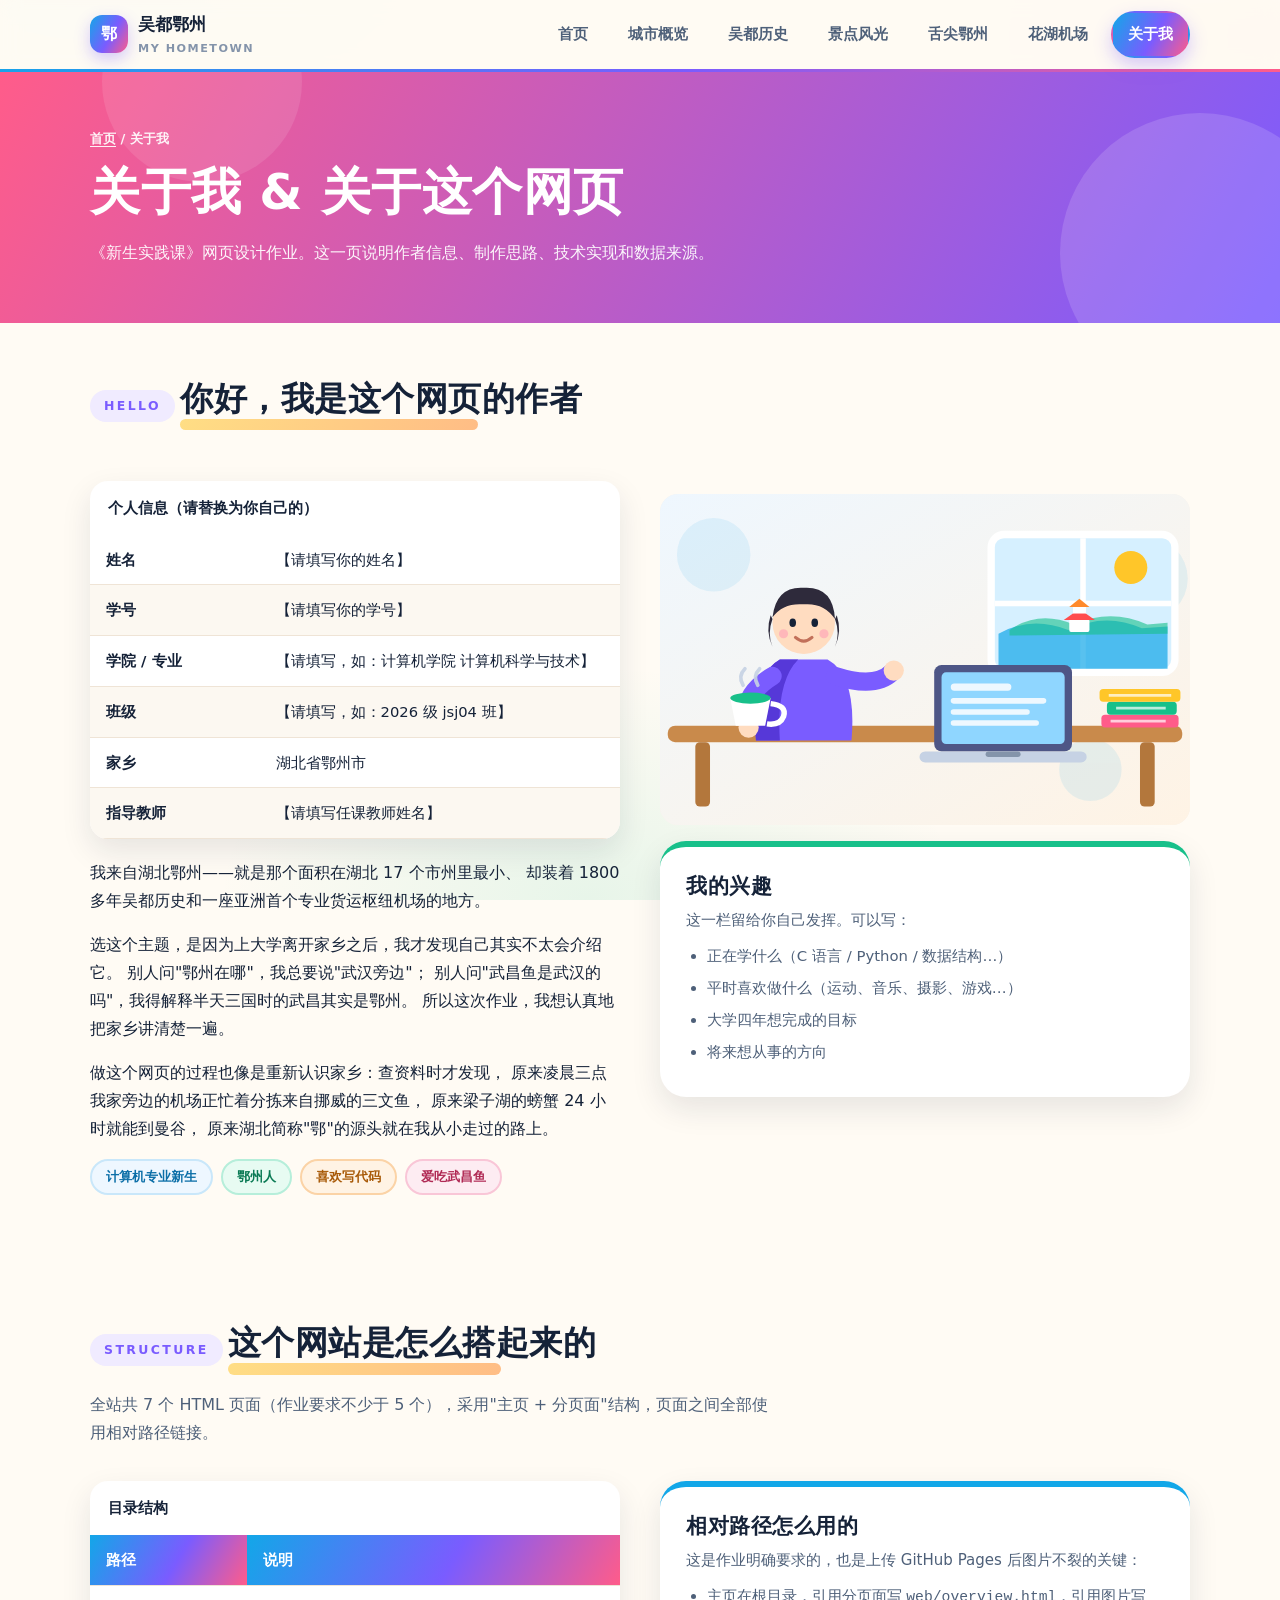
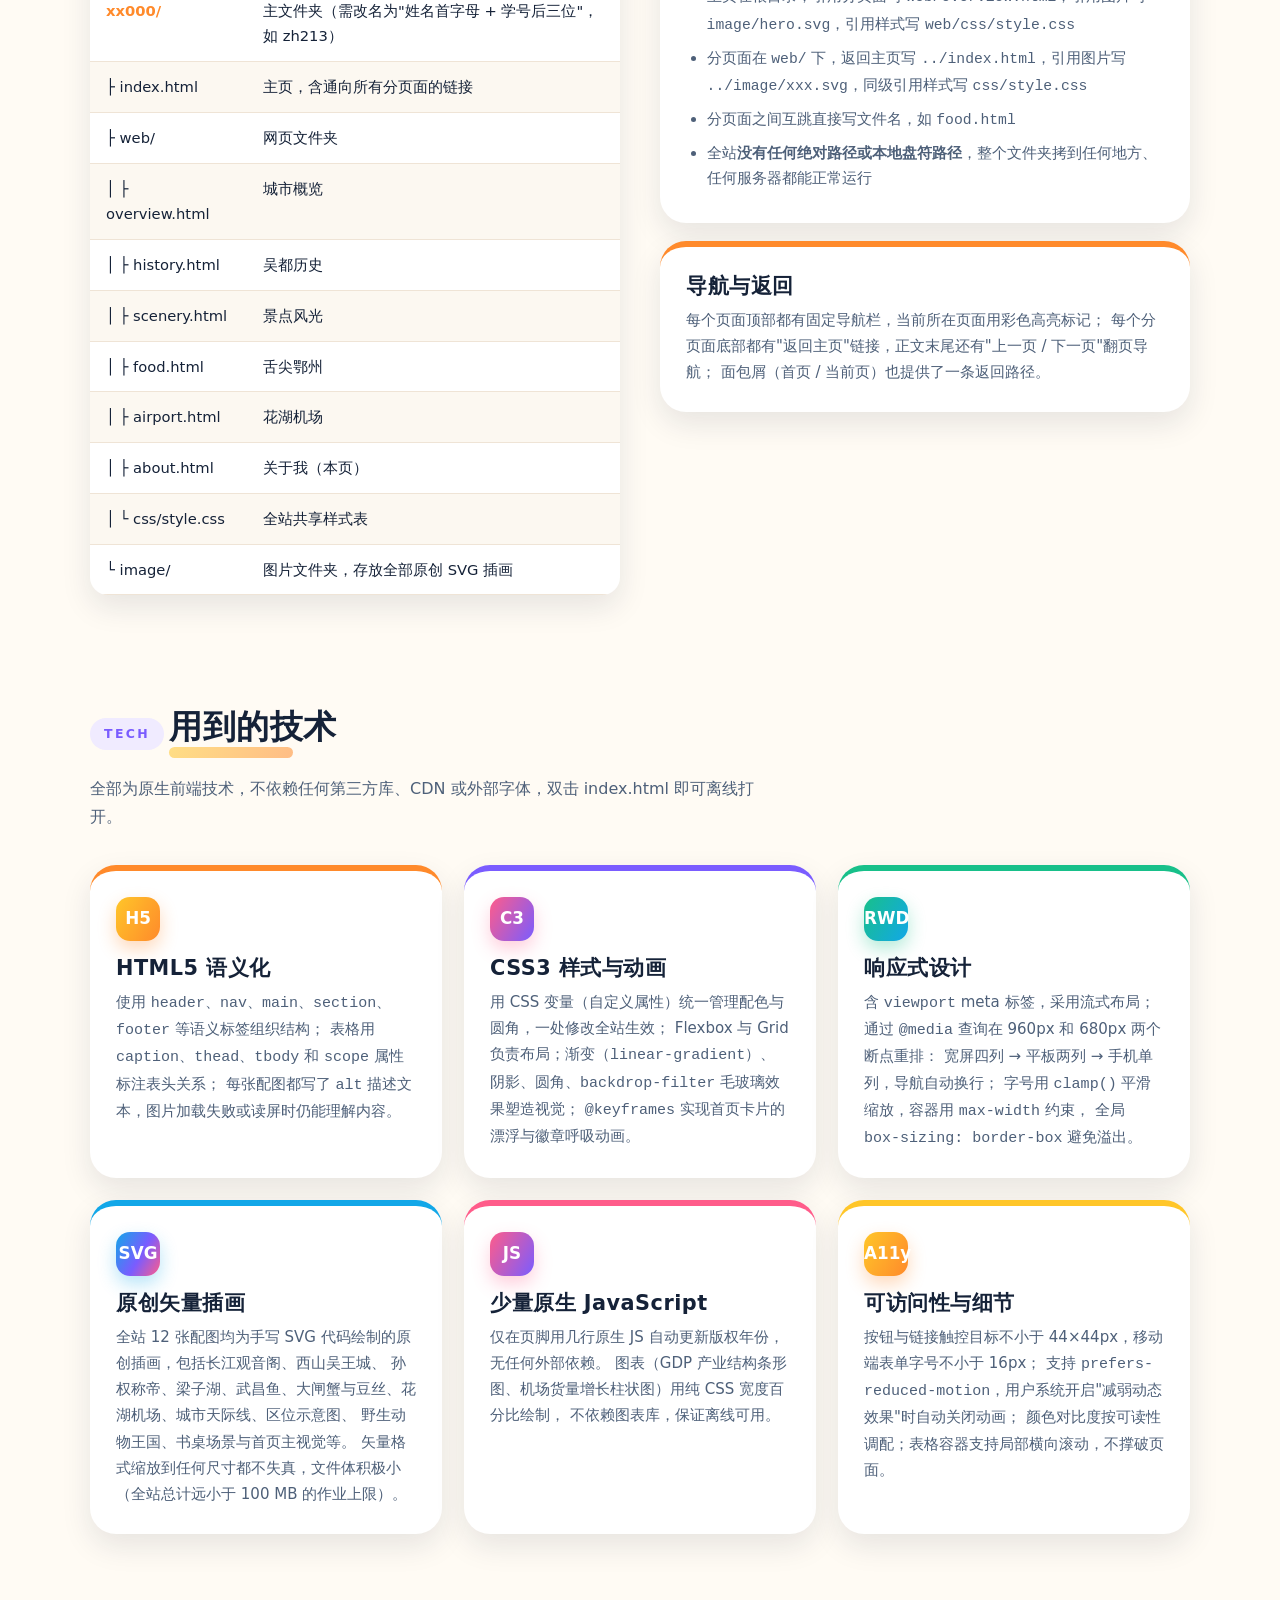
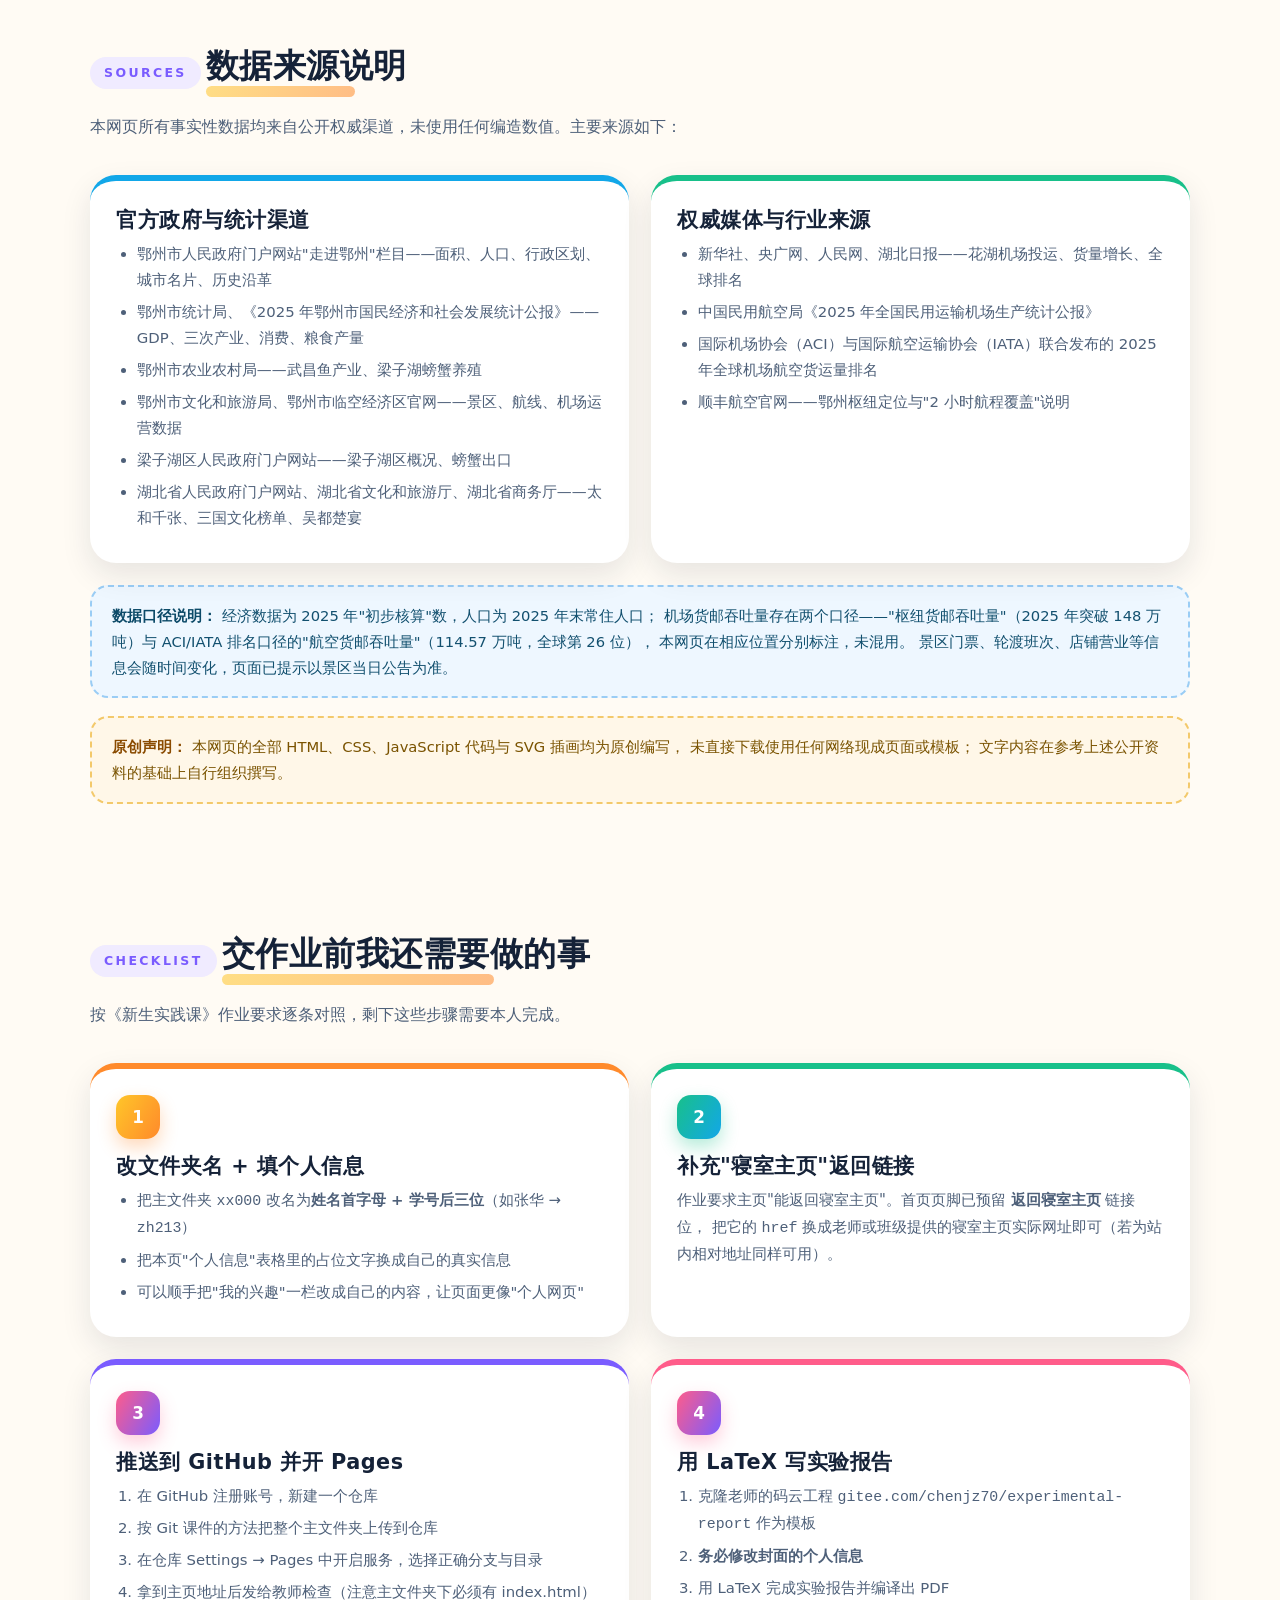
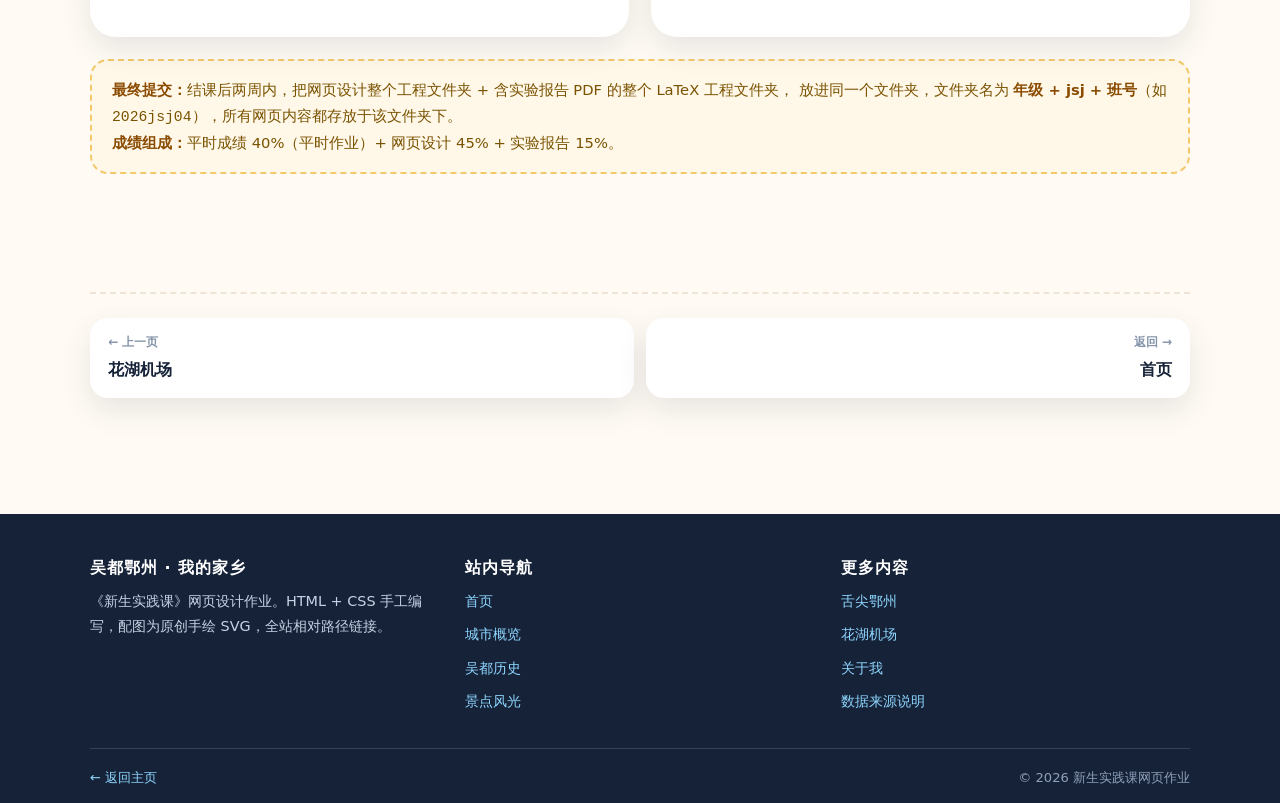
==== web/about.html @ 7d14874b "inita" ====
<!DOCTYPE html>
<html lang="zh-CN">
<head>
<meta charset="UTF-8">
<meta name="viewport" content="width=device-width, initial-scale=1">
<meta name="description" content="关于我：本网页作业的作者介绍、制作说明、技术实现与数据来源。">
<title>关于我 | 吴都鄂州 · 我的家乡</title>
<link rel="stylesheet" href="css/style.css">
</head>
<body>

<!-- SECTION: nav -->
<header class="nav">
  <div class="nav-in">
    <a class="brand" href="../index.html">
      <span class="brand-mark">鄂</span>
      <span class="brand-txt">吴都鄂州<span class="brand-sub">MY HOMETOWN</span></span>
    </a>
    <nav class="menu">
      <a href="../index.html">首页</a>
      <a href="overview.html">城市概览</a>
      <a href="history.html">吴都历史</a>
      <a href="scenery.html">景点风光</a>
      <a href="food.html">舌尖鄂州</a>
      <a href="airport.html">花湖机场</a>
      <a href="about.html" class="on">关于我</a>
    </nav>
  </div>
</header>

<main>

<!-- SECTION: page-head -->
<div class="page-head berry">
  <div class="wrap">
    <div class="crumb"><a href="../index.html">首页</a> / 关于我</div>
    <h1>关于我 &amp; 关于这个网页</h1>
    <p>《新生实践课》网页设计作业。这一页说明作者信息、制作思路、技术实现和数据来源。</p>
  </div>
</div>

<!-- SECTION: me -->
<section class="blk">
  <div class="wrap split">
    <div>
      <div class="blk-head">
        <span class="kicker">HELLO</span>
        <h2 class="tt">你好，我是这个网页的作者</h2>
      </div>

      <!-- ↓↓↓ 请替换为你的真实信息 ↓↓↓ -->
      <div class="tbl-wrap" style="margin-bottom:20px">
        <table>
          <caption>个人信息（请替换为你自己的）</caption>
          <tbody>
            <tr><th scope="row" style="width:32%">姓名</th><td>【请填写你的姓名】</td></tr>
            <tr><th scope="row">学号</th><td>【请填写你的学号】</td></tr>
            <tr><th scope="row">学院 / 专业</th><td>【请填写，如：计算机学院 计算机科学与技术】</td></tr>
            <tr><th scope="row">班级</th><td>【请填写，如：2026 级 jsj04 班】</td></tr>
            <tr><th scope="row">家乡</th><td>湖北省鄂州市</td></tr>
            <tr><th scope="row">指导教师</th><td>【请填写任课教师姓名】</td></tr>
          </tbody>
        </table>
      </div>
      <!-- ↑↑↑ 请替换为你的真实信息 ↑↑↑ -->

      <p>
        我来自湖北鄂州——就是那个面积在湖北 17 个市州里最小、
        却装着 1800 多年吴都历史和一座亚洲首个专业货运枢纽机场的地方。
      </p>
      <p>
        选这个主题，是因为上大学离开家乡之后，我才发现自己其实不太会介绍它。
        别人问"鄂州在哪"，我总要说"武汉旁边"；
        别人问"武昌鱼是武汉的吗"，我得解释半天三国时的武昌其实是鄂州。
        所以这次作业，我想认真地把家乡讲清楚一遍。
      </p>
      <p>
        做这个网页的过程也像是重新认识家乡：查资料时才发现，
        原来凌晨三点我家旁边的机场正忙着分拣来自挪威的三文鱼，
        原来梁子湖的螃蟹 24 小时就能到曼谷，
        原来湖北简称"鄂"的源头就在我从小走过的路上。
      </p>

      <ul class="tags">
        <li><span class="tag">计算机专业新生</span></li>
        <li><span class="tag g">鄂州人</span></li>
        <li><span class="tag o">喜欢写代码</span></li>
        <li><span class="tag p">爱吃武昌鱼</span></li>
      </ul>
    </div>
    <div>
      <div class="card-art"><img src="../image/about-me.svg" alt="关于我页面插画：书桌前使用笔记本电脑的学生，窗外是长江与观音阁"></div>
      <div class="card t-green">
        <h3>我的兴趣</h3>
        <p style="margin-bottom:10px">这一栏留给你自己发挥。可以写：</p>
        <ul style="color:var(--ink-2);font-size:.93rem;margin-bottom:0">
          <li>正在学什么（C 语言 / Python / 数据结构…）</li>
          <li>平时喜欢做什么（运动、音乐、摄影、游戏…）</li>
          <li>大学四年想完成的目标</li>
          <li>将来想从事的方向</li>
        </ul>
      </div>
    </div>
  </div>
</section>

<!-- SECTION: site structure -->
<section class="blk">
  <div class="wrap">
    <div class="blk-head">
      <span class="kicker">STRUCTURE</span>
      <h2 class="tt">这个网站是怎么搭起来的</h2>
      <p>全站共 7 个 HTML 页面（作业要求不少于 5 个），采用"主页 + 分页面"结构，页面之间全部使用相对路径链接。</p>
    </div>

    <div class="split" style="align-items:flex-start">
      <div>
        <div class="tbl-wrap">
          <table>
            <caption>目录结构</caption>
            <thead>
              <tr><th scope="col">路径</th><th scope="col">说明</th></tr>
            </thead>
            <tbody>
              <tr><td><b>xx000/</b></td><td>主文件夹（需改名为"姓名首字母 + 学号后三位"，如 zh213）</td></tr>
              <tr><td>├ index.html</td><td>主页，含通向所有分页面的链接</td></tr>
              <tr><td>├ web/</td><td>网页文件夹</td></tr>
              <tr><td>│ ├ overview.html</td><td>城市概览</td></tr>
              <tr><td>│ ├ history.html</td><td>吴都历史</td></tr>
              <tr><td>│ ├ scenery.html</td><td>景点风光</td></tr>
              <tr><td>│ ├ food.html</td><td>舌尖鄂州</td></tr>
              <tr><td>│ ├ airport.html</td><td>花湖机场</td></tr>
              <tr><td>│ ├ about.html</td><td>关于我（本页）</td></tr>
              <tr><td>│ └ css/style.css</td><td>全站共享样式表</td></tr>
              <tr><td>└ image/</td><td>图片文件夹，存放全部原创 SVG 插画</td></tr>
            </tbody>
          </table>
        </div>
      </div>

      <div>
        <div class="card t-blue" style="margin-bottom:18px">
          <h3>相对路径怎么用的</h3>
          <p style="margin-bottom:10px">这是作业明确要求的，也是上传 GitHub Pages 后图片不裂的关键：</p>
          <ul style="color:var(--ink-2);font-size:.92rem;margin-bottom:0">
            <li>主页在根目录，引用分页面写 <code>web/overview.html</code>，引用图片写 <code>image/hero.svg</code>，引用样式写 <code>web/css/style.css</code></li>
            <li>分页面在 <code>web/</code> 下，返回主页写 <code>../index.html</code>，引用图片写 <code>../image/xxx.svg</code>，同级引用样式写 <code>css/style.css</code></li>
            <li>分页面之间互跳直接写文件名，如 <code>food.html</code></li>
            <li>全站<strong>没有任何绝对路径或本地盘符路径</strong>，整个文件夹拷到任何地方、任何服务器都能正常运行</li>
          </ul>
        </div>
        <div class="card t-orange">
          <h3>导航与返回</h3>
          <p style="margin-bottom:0">
            每个页面顶部都有固定导航栏，当前所在页面用彩色高亮标记；
            每个分页面底部都有"返回主页"链接，正文末尾还有"上一页 / 下一页"翻页导航；
            面包屑（首页 / 当前页）也提供了一条返回路径。
          </p>
        </div>
      </div>
    </div>
  </div>
</section>

<!-- SECTION: tech -->
<section class="blk">
  <div class="wrap">
    <div class="blk-head">
      <span class="kicker">TECH</span>
      <h2 class="tt">用到的技术</h2>
      <p>全部为原生前端技术，不依赖任何第三方库、CDN 或外部字体，双击 index.html 即可离线打开。</p>
    </div>
    <div class="grid g3">
      <div class="card t-orange">
        <div class="dot o">H5</div>
        <h3>HTML5 语义化</h3>
        <p>
          使用 <code>header</code>、<code>nav</code>、<code>main</code>、<code>section</code>、<code>footer</code> 等语义标签组织结构；
          表格用 <code>caption</code>、<code>thead</code>、<code>tbody</code> 和 <code>scope</code> 属性标注表头关系；
          每张配图都写了 <code>alt</code> 描述文本，图片加载失败或读屏时仍能理解内容。
        </p>
      </div>
      <div class="card t-purple">
        <div class="dot p">C3</div>
        <h3>CSS3 样式与动画</h3>
        <p>
          用 CSS 变量（自定义属性）统一管理配色与圆角，一处修改全站生效；
          Flexbox 与 Grid 负责布局；渐变（<code>linear-gradient</code>）、
          阴影、圆角、<code>backdrop-filter</code> 毛玻璃效果塑造视觉；
          <code>@keyframes</code> 实现首页卡片的漂浮与徽章呼吸动画。
        </p>
      </div>
      <div class="card t-green">
        <div class="dot g">RWD</div>
        <h3>响应式设计</h3>
        <p>
          含 <code>viewport</code> meta 标签，采用流式布局；
          通过 <code>@media</code> 查询在 960px 和 680px 两个断点重排：
          宽屏四列 → 平板两列 → 手机单列，导航自动换行；
          字号用 <code>clamp()</code> 平滑缩放，容器用 <code>max-width</code> 约束，
          全局 <code>box-sizing: border-box</code> 避免溢出。
        </p>
      </div>
      <div class="card t-blue">
        <div class="dot">SVG</div>
        <h3>原创矢量插画</h3>
        <p>
          全站 12 张配图均为手写 SVG 代码绘制的原创插画，包括长江观音阁、西山吴王城、
          孙权称帝、梁子湖、武昌鱼、大闸蟹与豆丝、花湖机场、城市天际线、区位示意图、
          野生动物王国、书桌场景与首页主视觉等。
          矢量格式缩放到任何尺寸都不失真，文件体积极小（全站总计远小于 100 MB 的作业上限）。
        </p>
      </div>
      <div class="card t-pink">
        <div class="dot p">JS</div>
        <h3>少量原生 JavaScript</h3>
        <p>
          仅在页脚用几行原生 JS 自动更新版权年份，无任何外部依赖。
          图表（GDP 产业结构条形图、机场货量增长柱状图）用纯 CSS 宽度百分比绘制，
          不依赖图表库，保证离线可用。
        </p>
      </div>
      <div class="card t-yellow">
        <div class="dot o">A11y</div>
        <h3>可访问性与细节</h3>
        <p>
          按钮与链接触控目标不小于 44×44px，移动端表单字号不小于 16px；
          支持 <code>prefers-reduced-motion</code>，用户系统开启"减弱动态效果"时自动关闭动画；
          颜色对比度按可读性调配；表格容器支持局部横向滚动，不撑破页面。
        </p>
      </div>
    </div>
  </div>
</section>

<!-- SECTION: source -->
<section class="blk" id="source">
  <div class="wrap">
    <div class="blk-head">
      <span class="kicker">SOURCES</span>
      <h2 class="tt">数据来源说明</h2>
      <p>本网页所有事实性数据均来自公开权威渠道，未使用任何编造数值。主要来源如下：</p>
    </div>
    <div class="grid g2">
      <div class="card t-blue">
        <h3>官方政府与统计渠道</h3>
        <ul style="color:var(--ink-2);font-size:.93rem;margin-bottom:0">
          <li>鄂州市人民政府门户网站"走进鄂州"栏目——面积、人口、行政区划、城市名片、历史沿革</li>
          <li>鄂州市统计局、《2025 年鄂州市国民经济和社会发展统计公报》——GDP、三次产业、消费、粮食产量</li>
          <li>鄂州市农业农村局——武昌鱼产业、梁子湖螃蟹养殖</li>
          <li>鄂州市文化和旅游局、鄂州市临空经济区官网——景区、航线、机场运营数据</li>
          <li>梁子湖区人民政府门户网站——梁子湖区概况、螃蟹出口</li>
          <li>湖北省人民政府门户网站、湖北省文化和旅游厅、湖北省商务厅——太和千张、三国文化榜单、吴都楚宴</li>
        </ul>
      </div>
      <div class="card t-green">
        <h3>权威媒体与行业来源</h3>
        <ul style="color:var(--ink-2);font-size:.93rem;margin-bottom:0">
          <li>新华社、央广网、人民网、湖北日报——花湖机场投运、货量增长、全球排名</li>
          <li>中国民用航空局《2025 年全国民用运输机场生产统计公报》</li>
          <li>国际机场协会（ACI）与国际航空运输协会（IATA）联合发布的 2025 年全球机场航空货运量排名</li>
          <li>顺丰航空官网——鄂州枢纽定位与"2 小时航程覆盖"说明</li>
        </ul>
      </div>
    </div>

    <div class="note tip" style="margin-top:22px">
      <strong>数据口径说明：</strong>
      经济数据为 2025 年"初步核算"数，人口为 2025 年末常住人口；
      机场货邮吞吐量存在两个口径——"枢纽货邮吞吐量"（2025 年突破 148 万吨）与
      ACI/IATA 排名口径的"航空货邮吞吐量"（114.57 万吨，全球第 26 位），
      本网页在相应位置分别标注，未混用。
      景区门票、轮渡班次、店铺营业等信息会随时间变化，页面已提示以景区当日公告为准。
    </div>

    <div class="note">
      <strong>原创声明：</strong>
      本网页的全部 HTML、CSS、JavaScript 代码与 SVG 插画均为原创编写，
      未直接下载使用任何网络现成页面或模板；
      文字内容在参考上述公开资料的基础上自行组织撰写。
    </div>
  </div>
</section>

<!-- SECTION: todo -->
<section class="blk">
  <div class="wrap">
    <div class="blk-head">
      <span class="kicker">CHECKLIST</span>
      <h2 class="tt">交作业前我还需要做的事</h2>
      <p>按《新生实践课》作业要求逐条对照，剩下这些步骤需要本人完成。</p>
    </div>
    <div class="grid g2">
      <div class="card t-orange">
        <div class="dot o">1</div>
        <h3>改文件夹名 + 填个人信息</h3>
        <ul style="color:var(--ink-2);font-size:.93rem;margin-bottom:0">
          <li>把主文件夹 <code>xx000</code> 改名为<strong>姓名首字母 + 学号后三位</strong>（如张华 → <code>zh213</code>）</li>
          <li>把本页"个人信息"表格里的占位文字换成自己的真实信息</li>
          <li>可以顺手把"我的兴趣"一栏改成自己的内容，让页面更像"个人网页"</li>
        </ul>
      </div>
      <div class="card t-green">
        <div class="dot g">2</div>
        <h3>补充"寝室主页"返回链接</h3>
        <p style="margin-bottom:0">
          作业要求主页"能返回寝室主页"。首页页脚已预留 <strong>返回寝室主页</strong> 链接位，
          把它的 <code>href</code> 换成老师或班级提供的寝室主页实际网址即可（若为站内相对地址同样可用）。
        </p>
      </div>
      <div class="card t-purple">
        <div class="dot p">3</div>
        <h3>推送到 GitHub 并开 Pages</h3>
        <ol style="color:var(--ink-2);font-size:.93rem;margin-bottom:0">
          <li>在 GitHub 注册账号，新建一个仓库</li>
          <li>按 Git 课件的方法把整个主文件夹上传到仓库</li>
          <li>在仓库 Settings → Pages 中开启服务，选择正确分支与目录</li>
          <li>拿到主页地址后发给教师检查（注意主文件夹下必须有 index.html）</li>
        </ol>
      </div>
      <div class="card t-pink">
        <div class="dot p">4</div>
        <h3>用 LaTeX 写实验报告</h3>
        <ol style="color:var(--ink-2);font-size:.93rem;margin-bottom:0">
          <li>克隆老师的码云工程 <code>gitee.com/chenjz70/experimental-report</code> 作为模板</li>
          <li><strong>务必修改封面的个人信息</strong></li>
          <li>用 LaTeX 完成实验报告并编译出 PDF</li>
        </ol>
      </div>
    </div>
    <div class="note" style="margin-top:22px">
      <strong>最终提交：</strong>结课后两周内，把网页设计整个工程文件夹 + 含实验报告 PDF 的整个 LaTeX 工程文件夹，
      放进同一个文件夹，文件夹名为 <strong>年级 + jsj + 班号</strong>（如 <code>2026jsj04</code>），所有网页内容都存放于该文件夹下。<br>
      <strong>成绩组成：</strong>平时成绩 40%（平时作业）+ 网页设计 45% + 实验报告 15%。
    </div>
  </div>
</section>

<!-- SECTION: pager -->
<section class="blk" style="padding-top:0">
  <div class="wrap">
    <div class="pager">
      <a href="airport.html"><span>← 上一页</span>花湖机场</a>
      <a class="next" href="../index.html"><span>返回 →</span>首页</a>
    </div>
  </div>
</section>

</main>

<!-- SECTION: footer -->
<footer class="foot">
  <div class="wrap">
    <div class="foot-grid">
      <div>
        <h4>吴都鄂州 · 我的家乡</h4>
        <p style="font-size:.9rem;margin:0">《新生实践课》网页设计作业。HTML + CSS 手工编写，配图为原创手绘 SVG，全站相对路径链接。</p>
      </div>
      <div>
        <h4>站内导航</h4>
        <ul>
          <li><a href="../index.html">首页</a></li>
          <li><a href="overview.html">城市概览</a></li>
          <li><a href="history.html">吴都历史</a></li>
          <li><a href="scenery.html">景点风光</a></li>
        </ul>
      </div>
      <div>
        <h4>更多内容</h4>
        <ul>
          <li><a href="food.html">舌尖鄂州</a></li>
          <li><a href="airport.html">花湖机场</a></li>
          <li><a href="about.html">关于我</a></li>
          <li><a href="about.html#source">数据来源说明</a></li>
        </ul>
      </div>
    </div>
    <div class="foot-bottom">
      <span><a href="../index.html">← 返回主页</a></span>
      <span id="copy-year">© 2026 新生实践课网页作业</span>
    </div>
  </div>
</footer>

<script>
/* SECTION: script */
(function () {
  var el = document.getElementById('copy-year');
  if (el) { el.textContent = '© ' + new Date().getFullYear() + ' 新生实践课网页作业'; }
})();
</script>

</body>
</html>
---- web/css/style.css ----
/* ============================================================
   吴都鄂州 · 个人主页工程 共享样式表
   风格：活泼多彩（高饱和撞色 + 圆角卡片 + 渐变装饰）
   SECTION: tokens  —— 颜色 / 字号 / 圆角等设计变量
   SECTION: base    —— 全局重置与排版
   SECTION: nav     —— 顶部导航
   SECTION: hero    —— 首屏
   SECTION: layout  —— 通用区块与栅格
   SECTION: cards   —— 卡片体系
   SECTION: comp    —— 数据条 / 时间轴 / 表格 / 标签
   SECTION: footer  —— 页脚
   SECTION: rwd     —— 响应式
   ============================================================ */

/* SECTION: tokens */
:root{
  --c-blue:#12A7E8;      /* 长江水蓝 */
  --c-green:#18C08A;     /* 梁子湖绿 */
  --c-orange:#FF8A2B;    /* 吴都金橙 */
  --c-pink:#FF5C8A;      /* 樱花粉 */
  --c-purple:#7A5CFF;    /* 航空紫 */
  --c-yellow:#FFC629;    /* 豆丝黄 */
  --c-red:#FF4D4D;

  --ink:#152238;         /* 主文字 */
  --ink-2:#4E6079;       /* 次文字 */
  --ink-3:#8494AA;       /* 弱文字 */
  --paper:#FFFBF4;       /* 页面底 */
  --white:#FFFFFF;
  --line:#EFE4D6;

  --r-lg:26px;
  --r-md:18px;
  --r-sm:12px;

  --shadow:0 12px 30px rgba(21,34,56,.10);
  --shadow-hover:0 20px 44px rgba(21,34,56,.16);

  --wrap:1160px;

  --grad-sky:linear-gradient(120deg,#12A7E8 0%,#7A5CFF 55%,#FF5C8A 100%);
  --grad-sun:linear-gradient(120deg,#FFC629 0%,#FF8A2B 100%);
  --grad-lake:linear-gradient(120deg,#18C08A 0%,#12A7E8 100%);
}

/* SECTION: base */
*,*::before,*::after{box-sizing:border-box;}

html{-webkit-text-size-adjust:100%;}

body{
  margin:0;
  font-family:"PingFang SC","Microsoft YaHei","Hiragino Sans GB","Source Han Sans SC",system-ui,-apple-system,sans-serif;
  font-size:16px;
  line-height:1.75;
  color:var(--ink);
  background:var(--paper);
  /* 活泼底色：极淡的彩色光斑 */
  background-image:
    radial-gradient(760px 420px at 8% -6%,rgba(18,167,232,.13),transparent 62%),
    radial-gradient(680px 400px at 100% 4%,rgba(255,92,138,.12),transparent 60%),
    radial-gradient(600px 380px at 46% 100%,rgba(24,192,138,.10),transparent 62%);
  background-attachment:fixed;
}

img,svg{max-width:100%;height:auto;display:block;}

a{color:var(--c-blue);text-decoration:none;}
a:hover{color:var(--c-pink);}

h1,h2,h3,h4{margin:0 0 .5em;line-height:1.28;font-weight:800;letter-spacing:.5px;}
h1{font-size:clamp(1.9rem,5.2vw,3.1rem);}
h2{font-size:clamp(1.45rem,3.6vw,2.05rem);}
h3{font-size:clamp(1.08rem,2.4vw,1.3rem);}
p{margin:0 0 1em;}
ul,ol{margin:0 0 1em;padding-left:1.4em;}
li{margin-bottom:.4em;}

.wrap{
  width:100%;
  max-width:var(--wrap);
  margin:0 auto;
  padding:0 clamp(16px,4vw,30px);
  min-width:0;
}

.muted{color:var(--ink-2);}
.small{font-size:.88rem;color:var(--ink-3);}
.center{text-align:center;}

/* 彩色下划线标题 */
.tt{display:inline-block;position:relative;padding-bottom:.28em;}
.tt::after{
  content:"";position:absolute;left:0;bottom:0;
  width:74%;height:.34em;border-radius:99px;
  background:var(--grad-sun);opacity:.55;z-index:-1;
}

/* SECTION: nav */
.nav{
  position:sticky;top:0;z-index:50;
  background:rgba(255,251,244,.92);
  backdrop-filter:saturate(160%) blur(10px);
  border-bottom:3px solid transparent;
  border-image:var(--grad-sky) 1;
}
.nav-in{
  display:flex;align-items:center;gap:14px;flex-wrap:wrap;
  max-width:var(--wrap);margin:0 auto;
  padding:10px clamp(16px,4vw,30px);
  min-width:0;
}
.brand{display:flex;align-items:center;gap:10px;font-weight:800;font-size:1.05rem;color:var(--ink);min-width:0;}
.brand:hover{color:var(--ink);}
.brand-mark{
  flex:0 0 auto;width:38px;height:38px;border-radius:12px;
  background:var(--grad-sky);color:#fff;
  display:grid;place-items:center;font-size:1rem;font-weight:900;
  box-shadow:0 6px 16px rgba(122,92,255,.32);
}
.brand-txt{min-width:0;}
.brand-sub{display:block;font-size:.7rem;font-weight:600;color:var(--ink-3);letter-spacing:1.5px;}

.menu{display:flex;flex-wrap:wrap;gap:6px;margin-left:auto;min-width:0;}
.menu a{
  padding:8px 15px;border-radius:99px;font-size:.93rem;font-weight:700;
  color:var(--ink-2);border:2px solid transparent;transition:.2s;
  white-space:nowrap;
}
.menu a:hover{background:#fff;color:var(--c-purple);border-color:#E7DEFF;transform:translateY(-2px);}
.menu a.on{background:var(--grad-sky);color:#fff;box-shadow:0 8px 18px rgba(122,92,255,.30);}

/* SECTION: hero */
.hero{position:relative;padding:clamp(34px,6vw,66px) 0 clamp(30px,5vw,54px);overflow:hidden;}
.hero-grid{display:grid;grid-template-columns:minmax(0,1.05fr) minmax(0,.95fr);gap:clamp(20px,4vw,44px);align-items:center;}
.hero-badge{
  display:inline-flex;align-items:center;gap:8px;
  padding:7px 16px;border-radius:99px;background:#fff;
  border:2px solid var(--c-yellow);
  font-weight:800;font-size:.86rem;color:#B26A00;
  box-shadow:0 6px 16px rgba(255,198,41,.28);margin-bottom:16px;
}
.hero-badge i{width:9px;height:9px;border-radius:50%;background:var(--c-orange);animation:pulse 1.8s infinite;}
@keyframes pulse{0%,100%{transform:scale(1);opacity:1}50%{transform:scale(1.5);opacity:.5}}

.hero h1{margin-bottom:.35em;}
.hero .hl{
  background:var(--grad-sky);-webkit-background-clip:text;background-clip:text;color:transparent;
}
.hero-lead{font-size:clamp(1rem,2.2vw,1.14rem);color:var(--ink-2);max-width:46ch;}

.hero-cta{display:flex;flex-wrap:wrap;gap:12px;margin-top:22px;}
.btn{
  display:inline-flex;align-items:center;gap:8px;
  padding:12px 24px;border-radius:99px;font-weight:800;font-size:.95rem;
  border:2px solid transparent;transition:.22s;min-height:44px;
}
.btn-main{background:var(--grad-sky);color:#fff;box-shadow:0 12px 26px rgba(122,92,255,.34);}
.btn-main:hover{transform:translateY(-3px);box-shadow:0 18px 34px rgba(122,92,255,.42);color:#fff;}
.btn-ghost{background:#fff;color:var(--ink);border-color:var(--line);box-shadow:var(--shadow);}
.btn-ghost:hover{transform:translateY(-3px);border-color:var(--c-green);color:var(--c-green);}

.hero-art{position:relative;}
.hero-art .frame{
  border-radius:var(--r-lg);overflow:hidden;
  box-shadow:var(--shadow-hover);
  border:5px solid #fff;background:#fff;
}
.hero-art img{width:100%;height:auto;aspect-ratio:4/3;object-fit:cover;}

/* 漂浮小卡片 */
.float{
  position:absolute;background:#fff;border-radius:var(--r-md);
  padding:10px 14px;box-shadow:var(--shadow);
  font-size:.82rem;font-weight:800;display:flex;align-items:center;gap:8px;
  border-left:5px solid var(--c-blue);animation:floaty 5s ease-in-out infinite;
}
.float span{color:var(--ink-3);font-weight:600;font-size:.74rem;display:block;}
@keyframes floaty{0%,100%{transform:translateY(0)}50%{transform:translateY(-11px)}}
.f1{top:-16px;left:-8px;border-color:var(--c-orange);animation-delay:.2s;}
.f2{bottom:12%;right:-10px;border-color:var(--c-green);animation-delay:1.4s;}
.f3{bottom:-16px;left:14%;border-color:var(--c-pink);animation-delay:2.4s;}

/* SECTION: layout */
section.blk{padding:clamp(30px,5vw,56px) 0;}
.blk-head{margin-bottom:clamp(20px,3.4vw,34px);}
.blk-head .kicker{
  display:inline-block;font-size:.78rem;font-weight:900;letter-spacing:2.4px;
  color:var(--c-purple);background:#F0EBFF;border-radius:99px;padding:5px 14px;margin-bottom:12px;
}
.blk-head p{color:var(--ink-2);max-width:68ch;margin-bottom:0;}

.grid{display:grid;gap:clamp(14px,2.2vw,22px);}
.g2{grid-template-columns:repeat(2,minmax(0,1fr));}
.g3{grid-template-columns:repeat(3,minmax(0,1fr));}
.g4{grid-template-columns:repeat(4,minmax(0,1fr));}
.grid > *{min-width:0;}

.split{display:grid;grid-template-columns:minmax(0,1fr) minmax(0,1fr);gap:clamp(18px,3.4vw,40px);align-items:center;}
.split.rev > :first-child{order:2;}

/* SECTION: cards */
.card{
  background:#fff;border-radius:var(--r-lg);padding:clamp(18px,2.6vw,26px);
  box-shadow:var(--shadow);border-top:6px solid var(--c-blue);
  transition:.25s;min-width:0;
}
.card:hover{transform:translateY(-6px);box-shadow:var(--shadow-hover);}
.card.t-orange{border-color:var(--c-orange);}
.card.t-green{border-color:var(--c-green);}
.card.t-pink{border-color:var(--c-pink);}
.card.t-purple{border-color:var(--c-purple);}
.card.t-yellow{border-color:var(--c-yellow);}
.card.t-blue{border-color:var(--c-blue);}
.card h3{margin-bottom:.35em;}
.card p{color:var(--ink-2);font-size:.94rem;margin-bottom:0;}

.card-art{border-radius:var(--r-md);overflow:hidden;margin-bottom:16px;background:#F6F1E9;}
.card-art img{width:100%;aspect-ratio:16/10;object-fit:cover;}

/* 带编号的圆点 */
.dot{
  width:44px;height:44px;border-radius:14px;flex:0 0 auto;
  display:grid;place-items:center;font-weight:900;font-size:1.05rem;color:#fff;
  background:var(--grad-sky);margin-bottom:14px;
  box-shadow:0 8px 18px rgba(18,167,232,.3);
}
.dot.o{background:var(--grad-sun);box-shadow:0 8px 18px rgba(255,138,43,.32);}
.dot.g{background:var(--grad-lake);box-shadow:0 8px 18px rgba(24,192,138,.32);}
.dot.p{background:linear-gradient(120deg,#FF5C8A,#7A5CFF);box-shadow:0 8px 18px rgba(255,92,138,.3);}

/* 链接卡（带箭头） */
.link-card{
  display:flex;align-items:center;gap:14px;
  background:#fff;border-radius:var(--r-md);padding:16px 18px;
  box-shadow:var(--shadow);border-left:6px solid var(--c-green);
  color:var(--ink);font-weight:800;transition:.22s;min-width:0;
}
.link-card:hover{transform:translateX(6px);color:var(--c-green);box-shadow:var(--shadow-hover);}
.link-card .ar{margin-left:auto;font-size:1.2rem;color:var(--c-green);flex:0 0 auto;}
.link-card small{display:block;font-weight:600;color:var(--ink-3);font-size:.78rem;}

/* 引用 / 提示条 */
.note{
  border-radius:var(--r-md);padding:16px 20px;margin:0 0 18px;
  background:#FFF7E8;border:2px dashed #F3C96B;color:#7A5300;font-size:.92rem;
}
.note strong{color:#8A4B00;}
.tip{background:#EEF7FF;border-color:#9ACDF5;color:#12506F;}
.tip strong{color:#0C4A68;}

blockquote{
  margin:0 0 20px;padding:18px 22px;border-radius:var(--r-md);
  background:linear-gradient(120deg,#F3EEFF,#EAF7FF);
  border-left:6px solid var(--c-purple);
  font-size:1.02rem;color:#3B3466;font-weight:600;
}
blockquote cite{display:block;margin-top:8px;font-size:.84rem;color:var(--ink-3);font-style:normal;font-weight:600;}

/* SECTION: comp */
/* 数据条 */
.stats{display:grid;grid-template-columns:repeat(4,minmax(0,1fr));gap:clamp(12px,2vw,20px);}
.stat{
  background:#fff;border-radius:var(--r-lg);padding:22px 18px;text-align:center;
  box-shadow:var(--shadow);position:relative;overflow:hidden;min-width:0;
}
.stat::before{
  content:"";position:absolute;inset:0 auto 0 0;width:8px;
  background:var(--grad-sky);
}
.stat:nth-child(2)::before{background:var(--grad-sun);}
.stat:nth-child(3)::before{background:var(--grad-lake);}
.stat:nth-child(4)::before{background:linear-gradient(180deg,#FF5C8A,#7A5CFF);}
.stat b{display:block;font-size:clamp(1.5rem,4vw,2.1rem);font-weight:900;color:var(--ink);line-height:1.1;}
.stat b em{font-style:normal;font-size:.55em;color:var(--ink-3);margin-left:3px;}
.stat span{display:block;margin-top:6px;font-size:.86rem;color:var(--ink-2);font-weight:700;}
.stat i{display:block;font-style:normal;font-size:.74rem;color:var(--ink-3);margin-top:3px;}

/* 时间轴 */
.timeline{position:relative;padding-left:34px;margin:0;list-style:none;}
.timeline::before{
  content:"";position:absolute;left:11px;top:6px;bottom:6px;width:4px;border-radius:99px;
  background:linear-gradient(180deg,var(--c-blue),var(--c-green),var(--c-orange),var(--c-pink));
}
.timeline li{position:relative;padding-bottom:22px;margin:0;}
.timeline li::before{
  content:"";position:absolute;left:-30px;top:7px;width:16px;height:16px;border-radius:50%;
  background:#fff;border:4px solid var(--c-blue);
}
.timeline li:nth-child(2)::before{border-color:var(--c-green);}
.timeline li:nth-child(3)::before{border-color:var(--c-orange);}
.timeline li:nth-child(4)::before{border-color:var(--c-pink);}
.timeline li:nth-child(5)::before{border-color:var(--c-purple);}
.timeline li:nth-child(6)::before{border-color:var(--c-yellow);}
.timeline .yr{font-weight:900;color:var(--c-purple);font-size:1.02rem;}
.timeline p{margin:.15em 0 0;color:var(--ink-2);font-size:.93rem;}

/* 表格 */
.tbl-wrap{overflow-x:auto;border-radius:var(--r-md);box-shadow:var(--shadow);background:#fff;}
table{border-collapse:collapse;width:100%;min-width:520px;font-size:.92rem;}
caption{caption-side:top;text-align:left;padding:14px 18px;font-weight:800;color:var(--ink);}
th,td{padding:12px 16px;text-align:left;border-bottom:1px solid var(--line);vertical-align:top;}
thead th{background:var(--grad-sky);color:#fff;font-weight:800;white-space:nowrap;}
tbody tr:nth-child(even){background:#FCF8F1;}
tbody tr:hover{background:#FFF3E2;}
td b{color:var(--c-orange);}

/* 标签 */
.tags{display:flex;flex-wrap:wrap;gap:8px;margin:0 0 16px;padding:0;list-style:none;}
.tags li{margin:0;}
.tag{
  display:inline-block;padding:5px 14px;border-radius:99px;font-size:.8rem;font-weight:800;
  background:#EEF7FF;color:#0C6FA8;border:2px solid #C9E7FA;
}
.tag.o{background:#FFF3E4;color:#A85A08;border-color:#FBD3A6;}
.tag.g{background:#E7FBF2;color:#0A7A54;border-color:#B6EEDA;}
.tag.p{background:#FDECF2;color:#B02A55;border-color:#F9C6D7;}
.tag.v{background:#F1EDFF;color:#5638D8;border-color:#D6CBFF;}
.tag.y{background:#FFF8DF;color:#8A6100;border-color:#F5E0A0;}

/* 分页导航（上一页 / 下一页） */
.pager{
  display:flex;flex-wrap:wrap;gap:12px;justify-content:space-between;
  margin-top:clamp(28px,4vw,44px);padding-top:24px;border-top:2px dashed var(--line);
}
.pager a{
  flex:1 1 220px;min-width:0;
  background:#fff;border-radius:var(--r-md);padding:14px 18px;
  box-shadow:var(--shadow);color:var(--ink);font-weight:800;transition:.22s;
}
.pager a:hover{transform:translateY(-4px);color:var(--c-purple);box-shadow:var(--shadow-hover);}
.pager a span{display:block;font-size:.76rem;color:var(--ink-3);font-weight:600;margin-bottom:2px;}
.pager .next{text-align:right;}

/* 页面小标题条（子页顶部） */
.page-head{
  position:relative;overflow:hidden;
  padding:clamp(30px,5.4vw,56px) 0;
  background:var(--grad-sky);color:#fff;
}
.page-head.sun{background:var(--grad-sun);}
.page-head.lake{background:var(--grad-lake);}
.page-head.berry{background:linear-gradient(120deg,#FF5C8A 0%,#7A5CFF 100%);}
.page-head::after{
  content:"";position:absolute;right:-60px;bottom:-70px;width:280px;height:280px;
  border-radius:50%;background:rgba(255,255,255,.14);
}
.page-head::before{
  content:"";position:absolute;left:8%;top:-90px;width:200px;height:200px;
  border-radius:50%;background:rgba(255,255,255,.10);
}
.page-head .wrap{position:relative;z-index:2;}
.page-head h1{margin-bottom:.3em;}
.page-head p{margin:0;color:rgba(255,255,255,.94);max-width:64ch;}
.crumb{font-size:.82rem;font-weight:700;opacity:.92;margin-bottom:10px;}
.crumb a{color:#fff;text-decoration:underline;text-underline-offset:3px;}
.crumb a:hover{color:var(--c-yellow);}

/* SECTION: footer */
.foot{
  margin-top:clamp(34px,5vw,60px);
  background:var(--ink);color:#C6D2E4;padding:clamp(28px,4.6vw,44px) 0 22px;
}
.foot a{color:#8FD6FF;}
.foot a:hover{color:var(--c-yellow);}
.foot-grid{display:grid;grid-template-columns:repeat(auto-fit,minmax(190px,1fr));gap:26px;}
.foot h4{color:#fff;font-size:1rem;margin-bottom:.7em;letter-spacing:1px;}
.foot ul{list-style:none;padding:0;margin:0;}
.foot li{margin-bottom:8px;font-size:.9rem;}
.foot-bottom{
  margin-top:26px;padding-top:18px;border-top:1px solid rgba(255,255,255,.14);
  font-size:.82rem;color:#8FA0B8;display:flex;flex-wrap:wrap;gap:10px;justify-content:space-between;
}

/* SECTION: rwd */
@media (max-width:960px){
  .hero-grid,.split,.split.rev{grid-template-columns:minmax(0,1fr);}
  .split.rev > :first-child{order:0;}
  .g4{grid-template-columns:repeat(2,minmax(0,1fr));}
  .stats{grid-template-columns:repeat(2,minmax(0,1fr));}
  .foot-grid{grid-template-columns:minmax(0,1fr) minmax(0,1fr);}
  .hero-art{order:-1;}
}

@media (max-width:680px){
  .g3,.g2{grid-template-columns:minmax(0,1fr);}
  .menu{margin-left:0;width:100%;}
  .menu a{flex:1 1 auto;text-align:center;padding:9px 10px;font-size:.87rem;}
  .float{display:none;}
  .pager a{flex:1 1 100%;}
  .pager .next{text-align:left;}
}

@media (prefers-reduced-motion:reduce){
  *,*::before,*::after{animation:none!important;transition:none!important;}
}
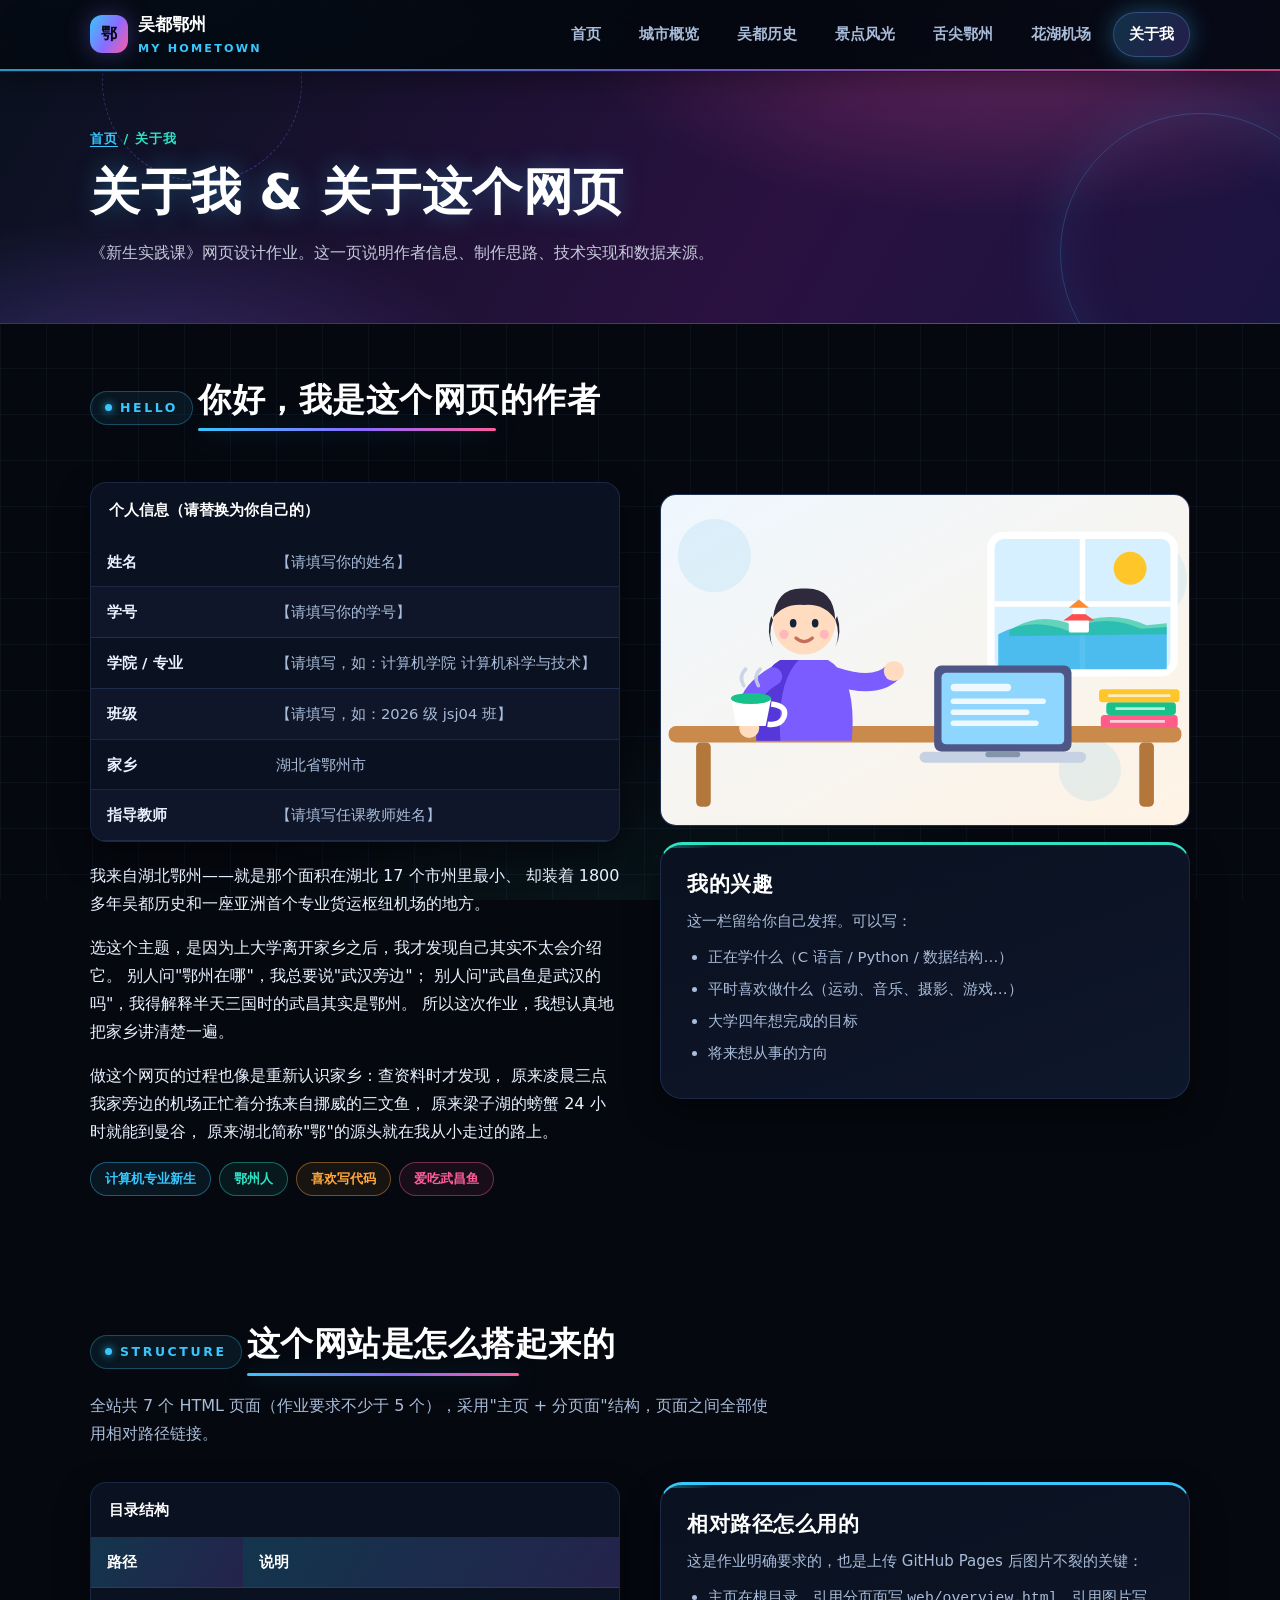
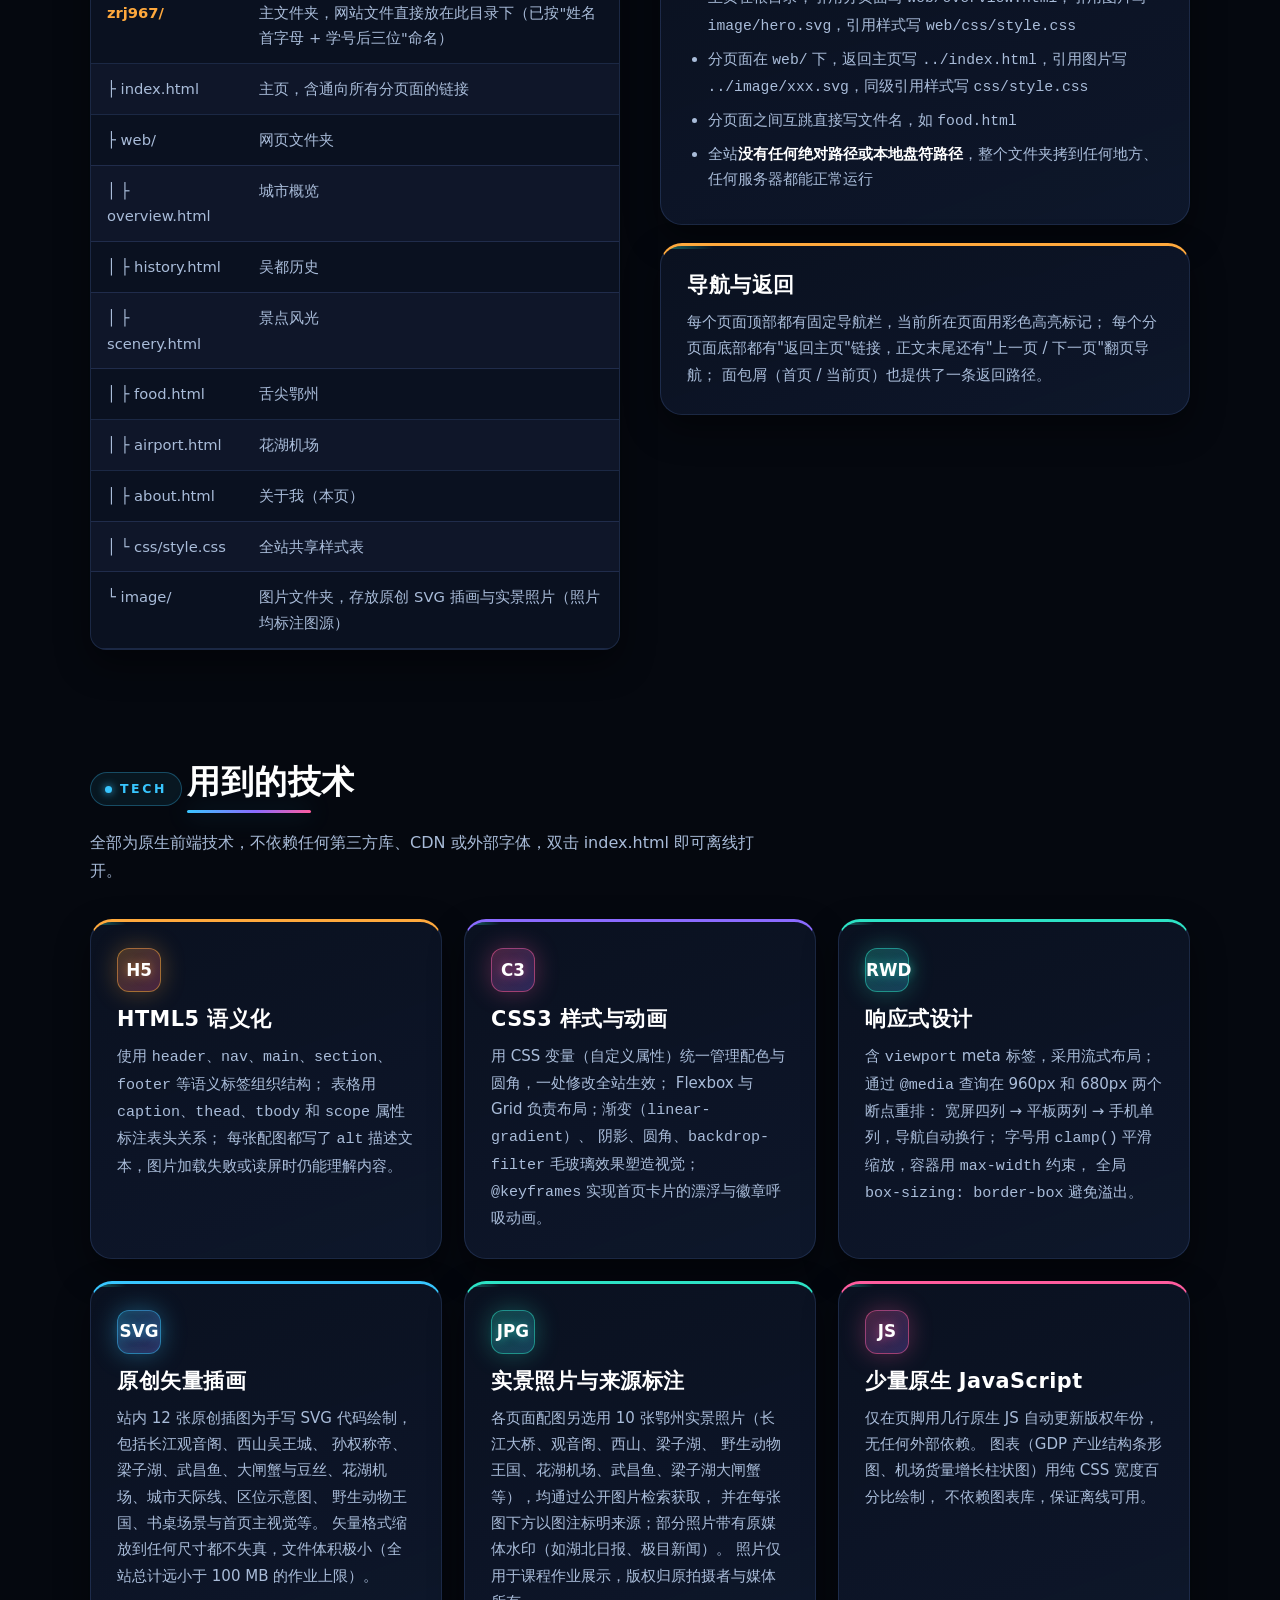
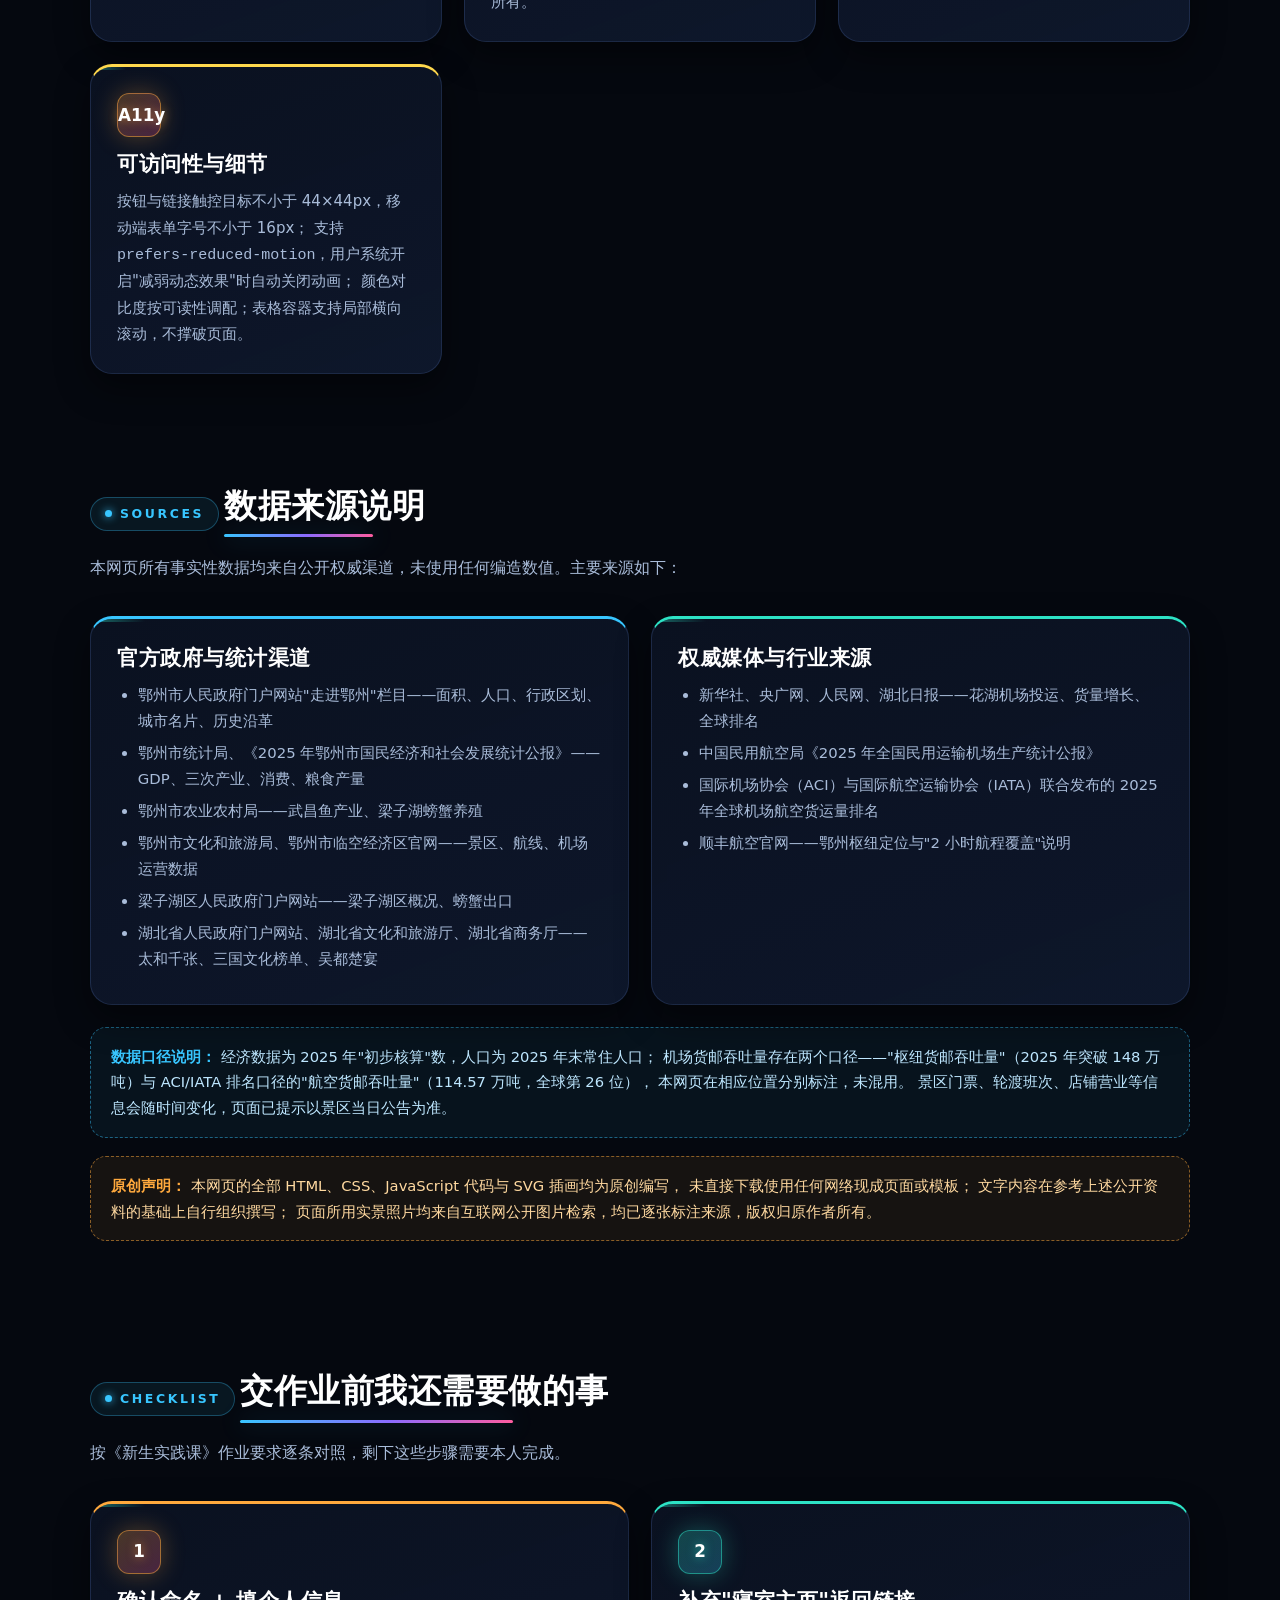
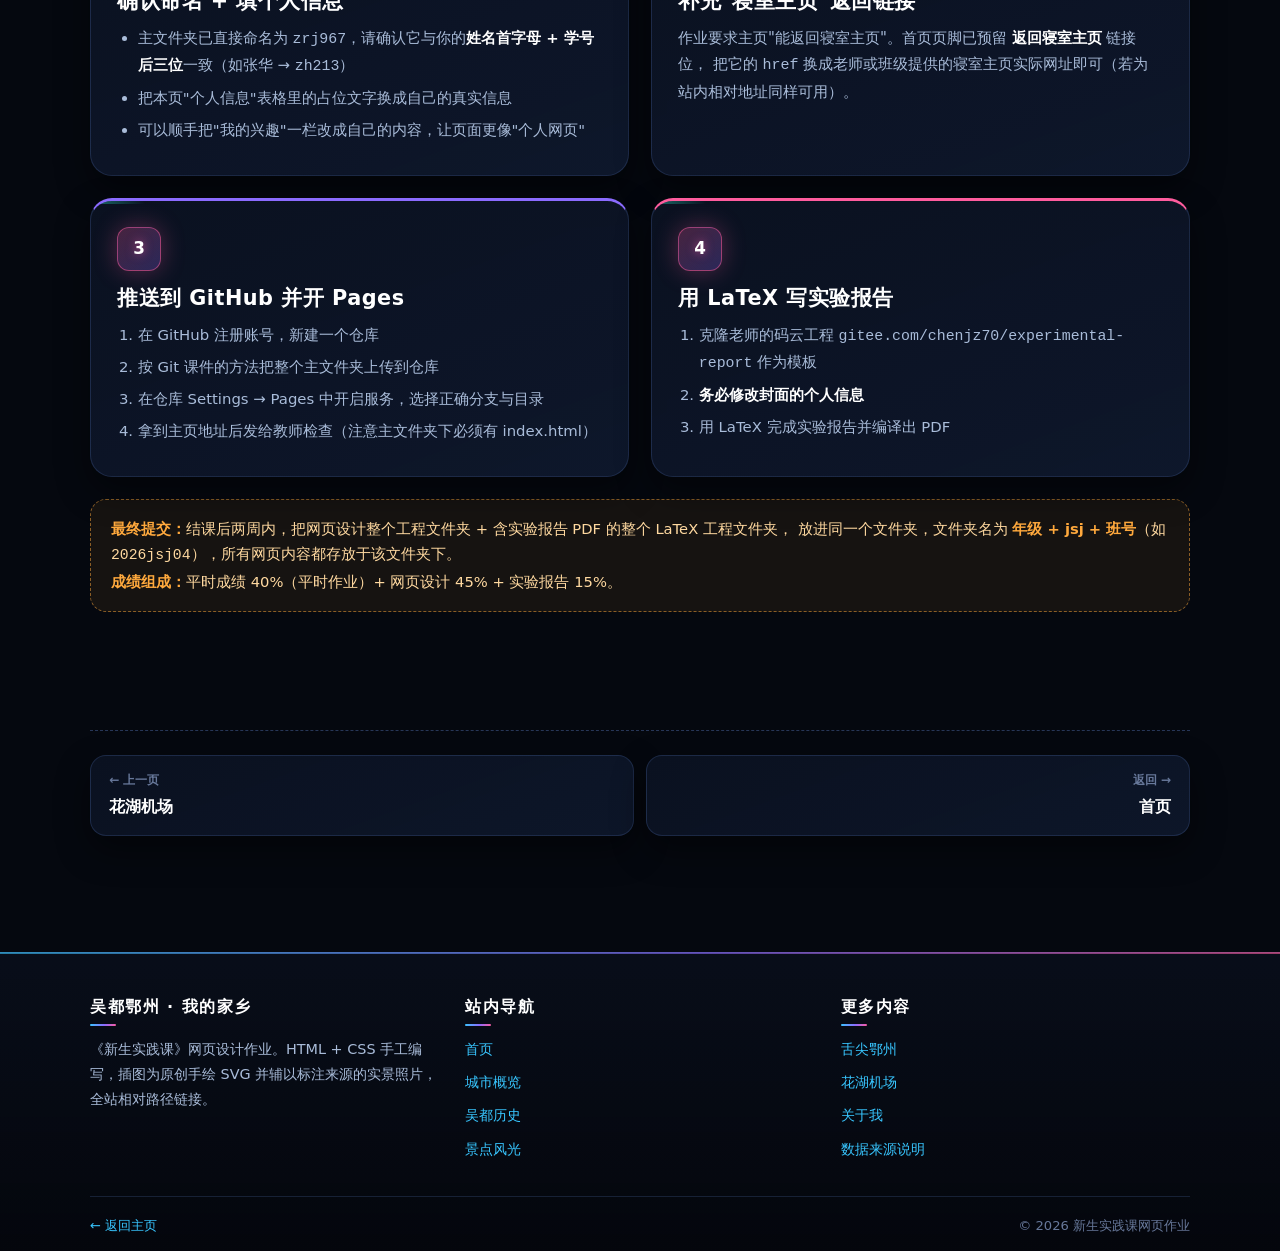
==== commit c589c8aa: "fix1" ====
--- a/web/about.html
+++ b/web/about.html
@@ -122,7 +122,7 @@
               <tr><th scope="col">路径</th><th scope="col">说明</th></tr>
             </thead>
             <tbody>
-              <tr><td><b>xx000/</b></td><td>主文件夹（需改名为"姓名首字母 + 学号后三位"，如 zh213）</td></tr>
+              <tr><td><b>zrj967/</b></td><td>主文件夹，网站文件直接放在此目录下（已按"姓名首字母 + 学号后三位"命名）</td></tr>
               <tr><td>├ index.html</td><td>主页，含通向所有分页面的链接</td></tr>
               <tr><td>├ web/</td><td>网页文件夹</td></tr>
               <tr><td>│ ├ overview.html</td><td>城市概览</td></tr>
@@ -132,7 +132,7 @@
               <tr><td>│ ├ airport.html</td><td>花湖机场</td></tr>
               <tr><td>│ ├ about.html</td><td>关于我（本页）</td></tr>
               <tr><td>│ └ css/style.css</td><td>全站共享样式表</td></tr>
-              <tr><td>└ image/</td><td>图片文件夹，存放全部原创 SVG 插画</td></tr>
+              <tr><td>└ image/</td><td>图片文件夹，存放原创 SVG 插画与实景照片（照片均标注图源）</td></tr>
             </tbody>
           </table>
         </div>
@@ -205,10 +205,20 @@
         <div class="dot">SVG</div>
         <h3>原创矢量插画</h3>
         <p>
-          全站 12 张配图均为手写 SVG 代码绘制的原创插画，包括长江观音阁、西山吴王城、
+          站内 12 张原创插图为手写 SVG 代码绘制，包括长江观音阁、西山吴王城、
           孙权称帝、梁子湖、武昌鱼、大闸蟹与豆丝、花湖机场、城市天际线、区位示意图、
           野生动物王国、书桌场景与首页主视觉等。
           矢量格式缩放到任何尺寸都不失真，文件体积极小（全站总计远小于 100 MB 的作业上限）。
+        </p>
+      </div>
+      <div class="card t-green">
+        <div class="dot g">JPG</div>
+        <h3>实景照片与来源标注</h3>
+        <p>
+          各页面配图另选用 10 张鄂州实景照片（长江大桥、观音阁、西山、梁子湖、
+          野生动物王国、花湖机场、武昌鱼、梁子湖大闸蟹等），均通过公开图片检索获取，
+          并在每张图下方以图注标明来源；部分照片带有原媒体水印（如湖北日报、极目新闻）。
+          照片仅用于课程作业展示，版权归原拍摄者与媒体所有。
         </p>
       </div>
       <div class="card t-pink">
@@ -277,7 +287,8 @@
       <strong>原创声明：</strong>
       本网页的全部 HTML、CSS、JavaScript 代码与 SVG 插画均为原创编写，
       未直接下载使用任何网络现成页面或模板；
-      文字内容在参考上述公开资料的基础上自行组织撰写。
+      文字内容在参考上述公开资料的基础上自行组织撰写；
+      页面所用实景照片均来自互联网公开图片检索，均已逐张标注来源，版权归原作者所有。
     </div>
   </div>
 </section>
@@ -293,9 +304,9 @@
     <div class="grid g2">
       <div class="card t-orange">
         <div class="dot o">1</div>
-        <h3>改文件夹名 + 填个人信息</h3>
+        <h3>确认命名 + 填个人信息</h3>
         <ul style="color:var(--ink-2);font-size:.93rem;margin-bottom:0">
-          <li>把主文件夹 <code>xx000</code> 改名为<strong>姓名首字母 + 学号后三位</strong>（如张华 → <code>zh213</code>）</li>
+          <li>主文件夹已直接命名为 <code>zrj967</code>，请确认它与你的<strong>姓名首字母 + 学号后三位</strong>一致（如张华 → <code>zh213</code>）</li>
           <li>把本页"个人信息"表格里的占位文字换成自己的真实信息</li>
           <li>可以顺手把"我的兴趣"一栏改成自己的内容，让页面更像"个人网页"</li>
         </ul>
@@ -354,7 +365,7 @@
     <div class="foot-grid">
       <div>
         <h4>吴都鄂州 · 我的家乡</h4>
-        <p style="font-size:.9rem;margin:0">《新生实践课》网页设计作业。HTML + CSS 手工编写，配图为原创手绘 SVG，全站相对路径链接。</p>
+        <p style="font-size:.9rem;margin:0">《新生实践课》网页设计作业。HTML + CSS 手工编写，插图为原创手绘 SVG 并辅以标注来源的实景照片，全站相对路径链接。</p>
       </div>
       <div>
         <h4>站内导航</h4>
--- a/web/css/style.css
+++ b/web/css/style.css
@@ -1,6 +1,6 @@
 /* ============================================================
-   吴都鄂州 · 个人主页工程 共享样式表
-   风格：活泼多彩（高饱和撞色 + 圆角卡片 + 渐变装饰）
+   吴都鄂州 · 个人主页工程 共享样式表 v2
+   风格：航空科技风（深空暗底 + 电子蓝/紫光效 + HUD 数据质感）
    SECTION: tokens  —— 颜色 / 字号 / 圆角等设计变量
    SECTION: base    —— 全局重置与排版
    SECTION: nav     —— 顶部导航
@@ -14,33 +14,50 @@
 
 /* SECTION: tokens */
 :root{
-  --c-blue:#12A7E8;      /* 长江水蓝 */
-  --c-green:#18C08A;     /* 梁子湖绿 */
-  --c-orange:#FF8A2B;    /* 吴都金橙 */
-  --c-pink:#FF5C8A;      /* 樱花粉 */
-  --c-purple:#7A5CFF;    /* 航空紫 */
-  --c-yellow:#FFC629;    /* 豆丝黄 */
-  --c-red:#FF4D4D;
-
-  --ink:#152238;         /* 主文字 */
-  --ink-2:#4E6079;       /* 次文字 */
-  --ink-3:#8494AA;       /* 弱文字 */
-  --paper:#FFFBF4;       /* 页面底 */
-  --white:#FFFFFF;
-  --line:#EFE4D6;
-
-  --r-lg:26px;
-  --r-md:18px;
-  --r-sm:12px;
-
-  --shadow:0 12px 30px rgba(21,34,56,.10);
-  --shadow-hover:0 20px 44px rgba(21,34,56,.16);
+  /* 电子主色 */
+  --c-blue:#38C6FF;      /* 电子蓝 */
+  --c-cyan:#2DE2C5;      /* 荧光青 */
+  --c-purple:#8B6BFF;    /* 电光紫 */
+  --c-pink:#FF5C9E;      /* 信号粉 */
+  --c-orange:#FFA93D;    /* 跑道橙 */
+  --c-yellow:#FFD84D;
+
+  /* 深空底色体系 */
+  --bg-0:#05080F;        /* 页面最深底 */
+  --bg-1:#0A1120;        /* 卡片底 */
+  --bg-2:#101A30;        /* 悬浮/强调底 */
+  --line:rgba(120,160,255,.16);   /* 分隔线 */
+  --line-2:rgba(120,160,255,.30); /* 亮分隔线 */
+
+  --ink:#EAF2FF;         /* 主文字 */
+  --ink-2:#A9BCD9;       /* 次文字 */
+  --ink-3:#67789A;       /* 弱文字 */
+
+  --r-lg:22px;
+  --r-md:16px;
+  --r-sm:10px;
+
+  --shadow:0 14px 34px rgba(0,0,0,.45);
+  --shadow-hover:0 22px 50px rgba(0,0,0,.6);
+  --glow-blue:0 0 24px rgba(56,198,255,.35);
+  --glow-purple:0 0 24px rgba(139,107,255,.35);
 
   --wrap:1160px;
 
-  --grad-sky:linear-gradient(120deg,#12A7E8 0%,#7A5CFF 55%,#FF5C8A 100%);
-  --grad-sun:linear-gradient(120deg,#FFC629 0%,#FF8A2B 100%);
-  --grad-lake:linear-gradient(120deg,#18C08A 0%,#12A7E8 100%);
+  --grad-beam:linear-gradient(120deg,#38C6FF 0%,#8B6BFF 55%,#FF5C9E 100%);
+  --grad-mint:linear-gradient(120deg,#2DE2C5 0%,#38C6FF 100%);
+  --grad-runway:linear-gradient(120deg,#FFD84D 0%,#FFA93D 100%);
+
+  /* 科技网格纹理 */
+  --grid-bg:
+    linear-gradient(rgba(120,160,255,.05) 1px,transparent 1px),
+    linear-gradient(90deg,rgba(120,160,255,.05) 1px,transparent 1px);
+
+  /* 旧变量名别名（页面内联图表样式沿用） */
+  --grad-sky:var(--grad-beam);
+  --grad-sun:var(--grad-runway);
+  --grad-lake:var(--grad-mint);
+  --c-green:var(--c-cyan);
 }
 
 /* SECTION: base */
@@ -54,27 +71,29 @@
   font-size:16px;
   line-height:1.75;
   color:var(--ink);
-  background:var(--paper);
-  /* 活泼底色：极淡的彩色光斑 */
+  background:var(--bg-0);
   background-image:
-    radial-gradient(760px 420px at 8% -6%,rgba(18,167,232,.13),transparent 62%),
-    radial-gradient(680px 400px at 100% 4%,rgba(255,92,138,.12),transparent 60%),
-    radial-gradient(600px 380px at 46% 100%,rgba(24,192,138,.10),transparent 62%);
+    radial-gradient(900px 480px at 12% -8%,rgba(56,198,255,.14),transparent 62%),
+    radial-gradient(760px 440px at 96% 2%,rgba(139,107,255,.14),transparent 60%),
+    radial-gradient(680px 420px at 50% 108%,rgba(45,226,197,.08),transparent 62%),
+    var(--grid-bg);
+  background-size:auto,auto,auto,46px 46px,46px 46px;
   background-attachment:fixed;
 }
 
 img,svg{max-width:100%;height:auto;display:block;}
 
 a{color:var(--c-blue);text-decoration:none;}
-a:hover{color:var(--c-pink);}
-
-h1,h2,h3,h4{margin:0 0 .5em;line-height:1.28;font-weight:800;letter-spacing:.5px;}
+a:hover{color:var(--c-cyan);}
+
+h1,h2,h3,h4{margin:0 0 .5em;line-height:1.28;font-weight:800;letter-spacing:.5px;color:#FFF;}
 h1{font-size:clamp(1.9rem,5.2vw,3.1rem);}
 h2{font-size:clamp(1.45rem,3.6vw,2.05rem);}
 h3{font-size:clamp(1.08rem,2.4vw,1.3rem);}
 p{margin:0 0 1em;}
 ul,ol{margin:0 0 1em;padding-left:1.4em;}
 li{margin-bottom:.4em;}
+strong{color:#FFF;}
 
 .wrap{
   width:100%;
@@ -88,21 +107,27 @@
 .small{font-size:.88rem;color:var(--ink-3);}
 .center{text-align:center;}
 
-/* 彩色下划线标题 */
+/* 荧光下划线标题 */
 .tt{display:inline-block;position:relative;padding-bottom:.28em;}
 .tt::after{
   content:"";position:absolute;left:0;bottom:0;
-  width:74%;height:.34em;border-radius:99px;
-  background:var(--grad-sun);opacity:.55;z-index:-1;
+  width:74%;height:3px;border-radius:99px;
+  background:var(--grad-beam);
+  box-shadow:var(--glow-blue);
 }
 
 /* SECTION: nav */
 .nav{
   position:sticky;top:0;z-index:50;
-  background:rgba(255,251,244,.92);
-  backdrop-filter:saturate(160%) blur(10px);
-  border-bottom:3px solid transparent;
-  border-image:var(--grad-sky) 1;
+  background:rgba(5,8,15,.82);
+  backdrop-filter:saturate(160%) blur(14px);
+  border-bottom:1px solid var(--line);
+  box-shadow:0 8px 30px rgba(0,0,0,.35);
+}
+.nav::after{
+  content:"";display:block;height:2px;
+  background:var(--grad-beam);
+  opacity:.75;
 }
 .nav-in{
   display:flex;align-items:center;gap:14px;flex-wrap:wrap;
@@ -110,42 +135,55 @@
   padding:10px clamp(16px,4vw,30px);
   min-width:0;
 }
-.brand{display:flex;align-items:center;gap:10px;font-weight:800;font-size:1.05rem;color:var(--ink);min-width:0;}
-.brand:hover{color:var(--ink);}
+.brand{display:flex;align-items:center;gap:10px;font-weight:800;font-size:1.05rem;color:#FFF;min-width:0;}
+.brand:hover{color:#FFF;}
 .brand-mark{
   flex:0 0 auto;width:38px;height:38px;border-radius:12px;
-  background:var(--grad-sky);color:#fff;
+  background:var(--grad-beam);color:#05080F;
   display:grid;place-items:center;font-size:1rem;font-weight:900;
-  box-shadow:0 6px 16px rgba(122,92,255,.32);
+  box-shadow:var(--glow-purple);
 }
 .brand-txt{min-width:0;}
-.brand-sub{display:block;font-size:.7rem;font-weight:600;color:var(--ink-3);letter-spacing:1.5px;}
+.brand-sub{display:block;font-size:.7rem;font-weight:600;color:var(--c-blue);letter-spacing:2.2px;}
 
 .menu{display:flex;flex-wrap:wrap;gap:6px;margin-left:auto;min-width:0;}
 .menu a{
   padding:8px 15px;border-radius:99px;font-size:.93rem;font-weight:700;
-  color:var(--ink-2);border:2px solid transparent;transition:.2s;
+  color:var(--ink-2);border:1px solid transparent;transition:.2s;
   white-space:nowrap;
 }
-.menu a:hover{background:#fff;color:var(--c-purple);border-color:#E7DEFF;transform:translateY(-2px);}
-.menu a.on{background:var(--grad-sky);color:#fff;box-shadow:0 8px 18px rgba(122,92,255,.30);}
+.menu a:hover{background:rgba(56,198,255,.10);color:var(--c-blue);border-color:var(--line-2);transform:translateY(-2px);}
+.menu a.on{
+  background:linear-gradient(120deg,rgba(56,198,255,.22),rgba(139,107,255,.22));
+  color:#FFF;border-color:var(--line-2);
+  box-shadow:var(--glow-blue);
+}
 
 /* SECTION: hero */
 .hero{position:relative;padding:clamp(34px,6vw,66px) 0 clamp(30px,5vw,54px);overflow:hidden;}
-.hero-grid{display:grid;grid-template-columns:minmax(0,1.05fr) minmax(0,.95fr);gap:clamp(20px,4vw,44px);align-items:center;}
+.hero::before{
+  /* 雷达扫描光束 */
+  content:"";position:absolute;left:50%;top:-40%;width:120%;height:180%;
+  transform:translateX(-50%) rotate(14deg);
+  background:linear-gradient(90deg,transparent 44%,rgba(56,198,255,.07) 50%,transparent 56%);
+  pointer-events:none;
+}
+.hero-grid{display:grid;grid-template-columns:minmax(0,1.05fr) minmax(0,.95fr);gap:clamp(20px,4vw,44px);align-items:center;position:relative;}
 .hero-badge{
   display:inline-flex;align-items:center;gap:8px;
-  padding:7px 16px;border-radius:99px;background:#fff;
-  border:2px solid var(--c-yellow);
-  font-weight:800;font-size:.86rem;color:#B26A00;
-  box-shadow:0 6px 16px rgba(255,198,41,.28);margin-bottom:16px;
-}
-.hero-badge i{width:9px;height:9px;border-radius:50%;background:var(--c-orange);animation:pulse 1.8s infinite;}
+  padding:7px 16px;border-radius:99px;
+  background:rgba(45,226,197,.08);
+  border:1px solid rgba(45,226,197,.45);
+  font-weight:800;font-size:.86rem;color:var(--c-cyan);
+  box-shadow:0 0 18px rgba(45,226,197,.18);margin-bottom:16px;
+}
+.hero-badge i{width:9px;height:9px;border-radius:50%;background:var(--c-cyan);box-shadow:0 0 10px var(--c-cyan);animation:pulse 1.8s infinite;}
 @keyframes pulse{0%,100%{transform:scale(1);opacity:1}50%{transform:scale(1.5);opacity:.5}}
 
 .hero h1{margin-bottom:.35em;}
 .hero .hl{
-  background:var(--grad-sky);-webkit-background-clip:text;background-clip:text;color:transparent;
+  background:var(--grad-beam);-webkit-background-clip:text;background-clip:text;color:transparent;
+  filter:drop-shadow(0 0 14px rgba(56,198,255,.35));
 }
 .hero-lead{font-size:clamp(1rem,2.2vw,1.14rem);color:var(--ink-2);max-width:46ch;}
 
@@ -153,40 +191,72 @@
 .btn{
   display:inline-flex;align-items:center;gap:8px;
   padding:12px 24px;border-radius:99px;font-weight:800;font-size:.95rem;
-  border:2px solid transparent;transition:.22s;min-height:44px;
-}
-.btn-main{background:var(--grad-sky);color:#fff;box-shadow:0 12px 26px rgba(122,92,255,.34);}
-.btn-main:hover{transform:translateY(-3px);box-shadow:0 18px 34px rgba(122,92,255,.42);color:#fff;}
-.btn-ghost{background:#fff;color:var(--ink);border-color:var(--line);box-shadow:var(--shadow);}
-.btn-ghost:hover{transform:translateY(-3px);border-color:var(--c-green);color:var(--c-green);}
+  border:1px solid transparent;transition:.22s;min-height:44px;
+}
+.btn-main{
+  background:var(--grad-beam);color:#05080F;
+  box-shadow:0 10px 26px rgba(56,198,255,.35);
+}
+.btn-main:hover{transform:translateY(-3px);box-shadow:0 16px 34px rgba(139,107,255,.5);color:#05080F;}
+.btn-ghost{
+  background:rgba(16,26,48,.7);color:var(--ink);
+  border-color:var(--line-2);
+}
+.btn-ghost:hover{transform:translateY(-3px);border-color:var(--c-blue);color:var(--c-blue);box-shadow:var(--glow-blue);}
 
 .hero-art{position:relative;}
 .hero-art .frame{
   border-radius:var(--r-lg);overflow:hidden;
-  box-shadow:var(--shadow-hover);
-  border:5px solid #fff;background:#fff;
-}
-.hero-art img{width:100%;height:auto;aspect-ratio:4/3;object-fit:cover;}
-
-/* 漂浮小卡片 */
+  box-shadow:var(--shadow-hover),0 0 0 1px var(--line-2),var(--glow-purple);
+  border:1px solid var(--line-2);background:var(--bg-1);
+  position:relative;
+}
+/* HUD 四角括号 */
+.hero-art .frame::before,.hero-art .frame::after{
+  content:"";position:absolute;width:26px;height:26px;z-index:3;pointer-events:none;
+}
+.hero-art .frame::before{
+  top:10px;left:10px;
+  border-top:3px solid var(--c-cyan);border-left:3px solid var(--c-cyan);
+  border-radius:6px 0 0 0;
+}
+.hero-art .frame::after{
+  bottom:10px;right:10px;
+  border-bottom:3px solid var(--c-cyan);border-right:3px solid var(--c-cyan);
+  border-radius:0 0 6px 0;
+}
+.hero-art img{width:100%;height:auto;aspect-ratio:16/10;object-fit:cover;}
+
+/* 漂浮数据小卡片 */
 .float{
-  position:absolute;background:#fff;border-radius:var(--r-md);
-  padding:10px 14px;box-shadow:var(--shadow);
-  font-size:.82rem;font-weight:800;display:flex;align-items:center;gap:8px;
-  border-left:5px solid var(--c-blue);animation:floaty 5s ease-in-out infinite;
-}
-.float span{color:var(--ink-3);font-weight:600;font-size:.74rem;display:block;}
+  position:absolute;background:rgba(10,17,32,.88);border-radius:var(--r-md);
+  padding:10px 14px;box-shadow:var(--shadow),var(--glow-blue);
+  font-size:.82rem;font-weight:800;color:#FFF;
+  display:flex;align-items:center;gap:8px;
+  border:1px solid var(--line-2);border-left:4px solid var(--c-blue);
+  backdrop-filter:blur(8px);
+  animation:floaty 5s ease-in-out infinite;
+}
+.float span{color:var(--c-cyan);font-weight:600;font-size:.74rem;display:block;}
+.float div{color:#FFF;}
 @keyframes floaty{0%,100%{transform:translateY(0)}50%{transform:translateY(-11px)}}
-.f1{top:-16px;left:-8px;border-color:var(--c-orange);animation-delay:.2s;}
-.f2{bottom:12%;right:-10px;border-color:var(--c-green);animation-delay:1.4s;}
-.f3{bottom:-16px;left:14%;border-color:var(--c-pink);animation-delay:2.4s;}
+.f1{top:-16px;left:-8px;border-left-color:var(--c-orange);animation-delay:.2s;}
+.f2{bottom:12%;right:-10px;border-left-color:var(--c-cyan);animation-delay:1.4s;}
+.f3{bottom:-16px;left:14%;border-left-color:var(--c-pink);animation-delay:2.4s;}
 
 /* SECTION: layout */
 section.blk{padding:clamp(30px,5vw,56px) 0;}
 .blk-head{margin-bottom:clamp(20px,3.4vw,34px);}
 .blk-head .kicker{
-  display:inline-block;font-size:.78rem;font-weight:900;letter-spacing:2.4px;
-  color:var(--c-purple);background:#F0EBFF;border-radius:99px;padding:5px 14px;margin-bottom:12px;
+  display:inline-flex;align-items:center;gap:8px;
+  font-size:.78rem;font-weight:900;letter-spacing:2.6px;
+  color:var(--c-blue);background:rgba(56,198,255,.08);
+  border:1px solid rgba(56,198,255,.3);
+  border-radius:99px;padding:5px 14px;margin-bottom:12px;
+}
+.blk-head .kicker::before{
+  content:"";width:7px;height:7px;border-radius:50%;
+  background:var(--c-blue);box-shadow:0 0 8px var(--c-blue);
 }
 .blk-head p{color:var(--ink-2);max-width:68ch;margin-bottom:0;}
 
@@ -201,59 +271,116 @@
 
 /* SECTION: cards */
 .card{
-  background:#fff;border-radius:var(--r-lg);padding:clamp(18px,2.6vw,26px);
-  box-shadow:var(--shadow);border-top:6px solid var(--c-blue);
+  background:linear-gradient(160deg,var(--bg-1) 0%,rgba(16,26,48,.85) 100%);
+  border:1px solid var(--line);
+  border-radius:var(--r-lg);padding:clamp(18px,2.6vw,26px);
+  box-shadow:var(--shadow);
+  border-top:3px solid var(--c-blue);
   transition:.25s;min-width:0;
-}
-.card:hover{transform:translateY(-6px);box-shadow:var(--shadow-hover);}
-.card.t-orange{border-color:var(--c-orange);}
-.card.t-green{border-color:var(--c-green);}
-.card.t-pink{border-color:var(--c-pink);}
-.card.t-purple{border-color:var(--c-purple);}
-.card.t-yellow{border-color:var(--c-yellow);}
-.card.t-blue{border-color:var(--c-blue);}
-.card h3{margin-bottom:.35em;}
+  position:relative;overflow:hidden;
+}
+.card::before{
+  /* 顶部流光线 */
+  content:"";position:absolute;top:0;left:-30%;width:40%;height:3px;
+  background:linear-gradient(90deg,transparent,var(--c-cyan),transparent);
+  opacity:.9;transition:left .6s;
+}
+.card:hover::before{left:110%;}
+.card:hover{transform:translateY(-6px);box-shadow:var(--shadow-hover),var(--glow-blue);border-color:var(--line-2);}
+.card h3{color:#FFF;}
 .card p{color:var(--ink-2);font-size:.94rem;margin-bottom:0;}
-
-.card-art{border-radius:var(--r-md);overflow:hidden;margin-bottom:16px;background:#F6F1E9;}
+.card.t-orange{border-top-color:var(--c-orange);}
+.card.t-orange:hover{box-shadow:var(--shadow-hover),0 0 24px rgba(255,169,61,.3);}
+.card.t-green{border-top-color:var(--c-cyan);}
+.card.t-green:hover{box-shadow:var(--shadow-hover),0 0 24px rgba(45,226,197,.3);}
+.card.t-pink{border-top-color:var(--c-pink);}
+.card.t-pink:hover{box-shadow:var(--shadow-hover),0 0 24px rgba(255,92,158,.3);}
+.card.t-purple{border-top-color:var(--c-purple);}
+.card.t-purple:hover{box-shadow:var(--shadow-hover),var(--glow-purple);}
+.card.t-yellow{border-top-color:var(--c-yellow);}
+.card.t-yellow:hover{box-shadow:var(--shadow-hover),0 0 24px rgba(255,216,77,.3);}
+.card.t-blue{border-top-color:var(--c-blue);}
+
+.card-art{
+  border-radius:var(--r-md);overflow:hidden;margin:0 0 16px;
+  background:var(--bg-2);
+  border:1px solid var(--line);
+}
 .card-art img{width:100%;aspect-ratio:16/10;object-fit:cover;}
-
-/* 带编号的圆点 */
+.card-art figcaption{
+  padding:8px 12px;font-size:.78rem;color:var(--ink-3);
+  background:rgba(5,8,15,.8);border-top:1px solid var(--line);
+}
+.art-cap{margin:10px 4px 0;font-size:.76rem;color:var(--ink-3);text-align:right;}
+
+/* HUD 编号块 */
 .dot{
-  width:44px;height:44px;border-radius:14px;flex:0 0 auto;
-  display:grid;place-items:center;font-weight:900;font-size:1.05rem;color:#fff;
-  background:var(--grad-sky);margin-bottom:14px;
-  box-shadow:0 8px 18px rgba(18,167,232,.3);
-}
-.dot.o{background:var(--grad-sun);box-shadow:0 8px 18px rgba(255,138,43,.32);}
-.dot.g{background:var(--grad-lake);box-shadow:0 8px 18px rgba(24,192,138,.32);}
-.dot.p{background:linear-gradient(120deg,#FF5C8A,#7A5CFF);box-shadow:0 8px 18px rgba(255,92,138,.3);}
-
-/* 链接卡（带箭头） */
+  width:44px;height:44px;border-radius:12px;flex:0 0 auto;
+  display:grid;place-items:center;font-weight:900;font-size:1.05rem;color:#FFF;
+  background:linear-gradient(140deg,rgba(56,198,255,.25),rgba(139,107,255,.25));
+  border:1px solid rgba(56,198,255,.5);
+  margin-bottom:14px;
+  box-shadow:var(--glow-blue),inset 0 0 12px rgba(56,198,255,.15);
+  text-shadow:0 0 10px rgba(56,198,255,.6);
+}
+.dot.o{
+  background:linear-gradient(140deg,rgba(255,169,61,.25),rgba(255,92,158,.25));
+  border-color:rgba(255,169,61,.5);
+  box-shadow:0 0 24px rgba(255,169,61,.3);
+  text-shadow:0 0 10px rgba(255,169,61,.6);
+}
+.dot.g{
+  background:linear-gradient(140deg,rgba(45,226,197,.25),rgba(56,198,255,.25));
+  border-color:rgba(45,226,197,.5);
+  box-shadow:0 0 24px rgba(45,226,197,.3);
+  text-shadow:0 0 10px rgba(45,226,197,.6);
+}
+.dot.p{
+  background:linear-gradient(140deg,rgba(255,92,158,.25),rgba(139,107,255,.25));
+  border-color:rgba(255,92,158,.5);
+  box-shadow:0 0 24px rgba(255,92,158,.3);
+  text-shadow:0 0 10px rgba(255,92,158,.6);
+}
+
+/* 链接卡 */
 .link-card{
   display:flex;align-items:center;gap:14px;
-  background:#fff;border-radius:var(--r-md);padding:16px 18px;
-  box-shadow:var(--shadow);border-left:6px solid var(--c-green);
+  background:linear-gradient(160deg,var(--bg-1),rgba(16,26,48,.8));
+  border:1px solid var(--line);
+  border-radius:var(--r-md);padding:16px 18px;
+  box-shadow:var(--shadow);border-left:4px solid var(--c-cyan);
   color:var(--ink);font-weight:800;transition:.22s;min-width:0;
 }
-.link-card:hover{transform:translateX(6px);color:var(--c-green);box-shadow:var(--shadow-hover);}
-.link-card .ar{margin-left:auto;font-size:1.2rem;color:var(--c-green);flex:0 0 auto;}
+.link-card:hover{
+  transform:translateX(6px);color:var(--c-cyan);
+  box-shadow:var(--shadow-hover),0 0 20px rgba(45,226,197,.25);
+  border-color:var(--line-2);
+}
+.link-card div{color:inherit;}
+.link-card .ar{margin-left:auto;font-size:1.2rem;color:var(--c-cyan);flex:0 0 auto;}
 .link-card small{display:block;font-weight:600;color:var(--ink-3);font-size:.78rem;}
 
-/* 引用 / 提示条 */
+/* 提示条 */
 .note{
   border-radius:var(--r-md);padding:16px 20px;margin:0 0 18px;
-  background:#FFF7E8;border:2px dashed #F3C96B;color:#7A5300;font-size:.92rem;
-}
-.note strong{color:#8A4B00;}
-.tip{background:#EEF7FF;border-color:#9ACDF5;color:#12506F;}
-.tip strong{color:#0C4A68;}
+  background:rgba(255,169,61,.07);
+  border:1px dashed rgba(255,169,61,.5);
+  color:#FFD9A0;font-size:.92rem;
+}
+.note strong{color:var(--c-orange);}
+.tip{
+  background:rgba(56,198,255,.06);
+  border-color:rgba(56,198,255,.45);
+  color:#BEE7FF;
+}
+.tip strong{color:var(--c-blue);}
 
 blockquote{
   margin:0 0 20px;padding:18px 22px;border-radius:var(--r-md);
-  background:linear-gradient(120deg,#F3EEFF,#EAF7FF);
-  border-left:6px solid var(--c-purple);
-  font-size:1.02rem;color:#3B3466;font-weight:600;
+  background:linear-gradient(120deg,rgba(139,107,255,.10),rgba(56,198,255,.08));
+  border:1px solid var(--line);
+  border-left:4px solid var(--c-purple);
+  font-size:1.02rem;color:#D8DEFF;font-weight:600;
 }
 blockquote cite{display:block;margin-top:8px;font-size:.84rem;color:var(--ink-3);font-style:normal;font-weight:600;}
 
@@ -261,48 +388,68 @@
 /* 数据条 */
 .stats{display:grid;grid-template-columns:repeat(4,minmax(0,1fr));gap:clamp(12px,2vw,20px);}
 .stat{
-  background:#fff;border-radius:var(--r-lg);padding:22px 18px;text-align:center;
+  background:linear-gradient(160deg,var(--bg-1),rgba(16,26,48,.8));
+  border:1px solid var(--line);
+  border-radius:var(--r-lg);padding:22px 18px;text-align:center;
   box-shadow:var(--shadow);position:relative;overflow:hidden;min-width:0;
 }
 .stat::before{
-  content:"";position:absolute;inset:0 auto 0 0;width:8px;
-  background:var(--grad-sky);
-}
-.stat:nth-child(2)::before{background:var(--grad-sun);}
-.stat:nth-child(3)::before{background:var(--grad-lake);}
-.stat:nth-child(4)::before{background:linear-gradient(180deg,#FF5C8A,#7A5CFF);}
-.stat b{display:block;font-size:clamp(1.5rem,4vw,2.1rem);font-weight:900;color:var(--ink);line-height:1.1;}
-.stat b em{font-style:normal;font-size:.55em;color:var(--ink-3);margin-left:3px;}
-.stat span{display:block;margin-top:6px;font-size:.86rem;color:var(--ink-2);font-weight:700;}
+  content:"";position:absolute;inset:0 auto 0 0;width:4px;
+  background:var(--grad-beam);
+  box-shadow:var(--glow-blue);
+}
+.stat:nth-child(2)::before{background:var(--grad-runway);box-shadow:0 0 18px rgba(255,169,61,.4);}
+.stat:nth-child(3)::before{background:var(--grad-mint);box-shadow:0 0 18px rgba(45,226,197,.4);}
+.stat:nth-child(4)::before{background:linear-gradient(180deg,#FF5C9E,#8B6BFF);box-shadow:0 0 18px rgba(255,92,158,.4);}
+.stat b{
+  display:block;font-size:clamp(1.5rem,4vw,2.1rem);font-weight:900;
+  color:#FFF;line-height:1.1;
+  font-variant-numeric:tabular-nums;
+  text-shadow:0 0 16px rgba(56,198,255,.45);
+}
+.stat b em{font-style:normal;font-size:.55em;color:var(--ink-3);margin-left:3px;text-shadow:none;}
+.stat span{display:block;margin-top:6px;font-size:.86rem;color:var(--c-cyan);font-weight:700;letter-spacing:1px;}
 .stat i{display:block;font-style:normal;font-size:.74rem;color:var(--ink-3);margin-top:3px;}
 
 /* 时间轴 */
 .timeline{position:relative;padding-left:34px;margin:0;list-style:none;}
 .timeline::before{
-  content:"";position:absolute;left:11px;top:6px;bottom:6px;width:4px;border-radius:99px;
-  background:linear-gradient(180deg,var(--c-blue),var(--c-green),var(--c-orange),var(--c-pink));
+  content:"";position:absolute;left:11px;top:6px;bottom:6px;width:3px;border-radius:99px;
+  background:linear-gradient(180deg,var(--c-blue),var(--c-cyan),var(--c-purple),var(--c-pink));
+  box-shadow:0 0 14px rgba(56,198,255,.4);
 }
 .timeline li{position:relative;padding-bottom:22px;margin:0;}
 .timeline li::before{
-  content:"";position:absolute;left:-30px;top:7px;width:16px;height:16px;border-radius:50%;
-  background:#fff;border:4px solid var(--c-blue);
-}
-.timeline li:nth-child(2)::before{border-color:var(--c-green);}
-.timeline li:nth-child(3)::before{border-color:var(--c-orange);}
-.timeline li:nth-child(4)::before{border-color:var(--c-pink);}
-.timeline li:nth-child(5)::before{border-color:var(--c-purple);}
-.timeline li:nth-child(6)::before{border-color:var(--c-yellow);}
-.timeline .yr{font-weight:900;color:var(--c-purple);font-size:1.02rem;}
+  content:"";position:absolute;left:-30px;top:7px;width:14px;height:14px;border-radius:50%;
+  background:var(--bg-0);border:3px solid var(--c-blue);
+  box-shadow:0 0 10px rgba(56,198,255,.6);
+}
+.timeline li:nth-child(2)::before{border-color:var(--c-cyan);box-shadow:0 0 10px rgba(45,226,197,.6);}
+.timeline li:nth-child(3)::before{border-color:var(--c-orange);box-shadow:0 0 10px rgba(255,169,61,.6);}
+.timeline li:nth-child(4)::before{border-color:var(--c-pink);box-shadow:0 0 10px rgba(255,92,158,.6);}
+.timeline li:nth-child(5)::before{border-color:var(--c-purple);box-shadow:0 0 10px rgba(139,107,255,.6);}
+.timeline li:nth-child(6)::before{border-color:var(--c-yellow);box-shadow:0 0 10px rgba(255,216,77,.6);}
+.timeline .yr{font-weight:900;color:var(--c-blue);font-size:1.02rem;text-shadow:0 0 12px rgba(56,198,255,.35);}
 .timeline p{margin:.15em 0 0;color:var(--ink-2);font-size:.93rem;}
 
 /* 表格 */
-.tbl-wrap{overflow-x:auto;border-radius:var(--r-md);box-shadow:var(--shadow);background:#fff;}
+.tbl-wrap{
+  overflow-x:auto;border-radius:var(--r-md);
+  box-shadow:var(--shadow);
+  background:var(--bg-1);
+  border:1px solid var(--line);
+}
 table{border-collapse:collapse;width:100%;min-width:520px;font-size:.92rem;}
-caption{caption-side:top;text-align:left;padding:14px 18px;font-weight:800;color:var(--ink);}
-th,td{padding:12px 16px;text-align:left;border-bottom:1px solid var(--line);vertical-align:top;}
-thead th{background:var(--grad-sky);color:#fff;font-weight:800;white-space:nowrap;}
-tbody tr:nth-child(even){background:#FCF8F1;}
-tbody tr:hover{background:#FFF3E2;}
+caption{caption-side:top;text-align:left;padding:14px 18px;font-weight:800;color:#FFF;}
+th,td{padding:12px 16px;text-align:left;border-bottom:1px solid var(--line);vertical-align:top;color:var(--ink-2);}
+thead th{
+  background:linear-gradient(120deg,rgba(56,198,255,.2),rgba(139,107,255,.2));
+  color:#FFF;font-weight:800;white-space:nowrap;
+  border-bottom:1px solid var(--line-2);
+}
+tbody tr:nth-child(even){background:rgba(120,160,255,.04);}
+tbody tr:hover{background:rgba(56,198,255,.09);}
+tbody th{color:var(--ink);}
 td b{color:var(--c-orange);}
 
 /* 标签 */
@@ -310,66 +457,98 @@
 .tags li{margin:0;}
 .tag{
   display:inline-block;padding:5px 14px;border-radius:99px;font-size:.8rem;font-weight:800;
-  background:#EEF7FF;color:#0C6FA8;border:2px solid #C9E7FA;
-}
-.tag.o{background:#FFF3E4;color:#A85A08;border-color:#FBD3A6;}
-.tag.g{background:#E7FBF2;color:#0A7A54;border-color:#B6EEDA;}
-.tag.p{background:#FDECF2;color:#B02A55;border-color:#F9C6D7;}
-.tag.v{background:#F1EDFF;color:#5638D8;border-color:#D6CBFF;}
-.tag.y{background:#FFF8DF;color:#8A6100;border-color:#F5E0A0;}
-
-/* 分页导航（上一页 / 下一页） */
+  background:rgba(56,198,255,.08);color:var(--c-blue);
+  border:1px solid rgba(56,198,255,.4);
+}
+.tag.o{background:rgba(255,169,61,.08);color:var(--c-orange);border-color:rgba(255,169,61,.4);}
+.tag.g{background:rgba(45,226,197,.08);color:var(--c-cyan);border-color:rgba(45,226,197,.4);}
+.tag.p{background:rgba(255,92,158,.08);color:var(--c-pink);border-color:rgba(255,92,158,.4);}
+.tag.v{background:rgba(139,107,255,.1);color:#B4A0FF;border-color:rgba(139,107,255,.45);}
+.tag.y{background:rgba(255,216,77,.08);color:var(--c-yellow);border-color:rgba(255,216,77,.4);}
+
+/* 分页导航 */
 .pager{
   display:flex;flex-wrap:wrap;gap:12px;justify-content:space-between;
-  margin-top:clamp(28px,4vw,44px);padding-top:24px;border-top:2px dashed var(--line);
+  margin-top:clamp(28px,4vw,44px);padding-top:24px;border-top:1px dashed var(--line-2);
 }
 .pager a{
   flex:1 1 220px;min-width:0;
-  background:#fff;border-radius:var(--r-md);padding:14px 18px;
-  box-shadow:var(--shadow);color:var(--ink);font-weight:800;transition:.22s;
-}
-.pager a:hover{transform:translateY(-4px);color:var(--c-purple);box-shadow:var(--shadow-hover);}
+  background:linear-gradient(160deg,var(--bg-1),rgba(16,26,48,.8));
+  border:1px solid var(--line);
+  border-radius:var(--r-md);padding:14px 18px;
+  box-shadow:var(--shadow);color:#FFF;font-weight:800;transition:.22s;
+}
+.pager a:hover{transform:translateY(-4px);color:var(--c-blue);box-shadow:var(--shadow-hover),var(--glow-blue);border-color:var(--line-2);}
 .pager a span{display:block;font-size:.76rem;color:var(--ink-3);font-weight:600;margin-bottom:2px;}
 .pager .next{text-align:right;}
 
-/* 页面小标题条（子页顶部） */
+/* 页面标题条（子页顶部） */
 .page-head{
   position:relative;overflow:hidden;
   padding:clamp(30px,5.4vw,56px) 0;
-  background:var(--grad-sky);color:#fff;
-}
-.page-head.sun{background:var(--grad-sun);}
-.page-head.lake{background:var(--grad-lake);}
-.page-head.berry{background:linear-gradient(120deg,#FF5C8A 0%,#7A5CFF 100%);}
+  background:
+    radial-gradient(700px 300px at 80% -20%,rgba(139,107,255,.35),transparent 65%),
+    radial-gradient(600px 260px at 10% 120%,rgba(45,226,197,.22),transparent 60%),
+    linear-gradient(120deg,#0A1120 0%,#12203F 60%,#1B1440 100%);
+  color:#FFF;
+  border-bottom:1px solid var(--line-2);
+}
+.page-head.sun{
+  background:
+    radial-gradient(700px 300px at 80% -20%,rgba(255,169,61,.32),transparent 65%),
+    radial-gradient(600px 260px at 10% 120%,rgba(255,92,158,.2),transparent 60%),
+    linear-gradient(120deg,#0A1120 0%,#2A1B33 60%,#3A2410 100%);
+}
+.page-head.lake{
+  background:
+    radial-gradient(700px 300px at 80% -20%,rgba(45,226,197,.3),transparent 65%),
+    radial-gradient(600px 260px at 10% 120%,rgba(56,198,255,.2),transparent 60%),
+    linear-gradient(120deg,#0A1120 0%,#0E2A33 60%,#0A1F40 100%);
+}
+.page-head.berry{
+  background:
+    radial-gradient(700px 300px at 80% -20%,rgba(255,92,158,.3),transparent 65%),
+    radial-gradient(600px 260px at 10% 120%,rgba(139,107,255,.25),transparent 60%),
+    linear-gradient(120deg,#0A1120 0%,#2A1140 60%,#1B1440 100%);
+}
 .page-head::after{
   content:"";position:absolute;right:-60px;bottom:-70px;width:280px;height:280px;
-  border-radius:50%;background:rgba(255,255,255,.14);
+  border-radius:50%;border:1px solid rgba(56,198,255,.25);
+  box-shadow:0 0 60px rgba(56,198,255,.12),inset 0 0 60px rgba(56,198,255,.08);
 }
 .page-head::before{
   content:"";position:absolute;left:8%;top:-90px;width:200px;height:200px;
-  border-radius:50%;background:rgba(255,255,255,.10);
+  border-radius:50%;border:1px dashed rgba(139,107,255,.35);
 }
 .page-head .wrap{position:relative;z-index:2;}
-.page-head h1{margin-bottom:.3em;}
-.page-head p{margin:0;color:rgba(255,255,255,.94);max-width:64ch;}
-.crumb{font-size:.82rem;font-weight:700;opacity:.92;margin-bottom:10px;}
-.crumb a{color:#fff;text-decoration:underline;text-underline-offset:3px;}
-.crumb a:hover{color:var(--c-yellow);}
+.page-head h1{margin-bottom:.3em;color:#FFF;text-shadow:0 0 24px rgba(56,198,255,.35);}
+.page-head p{margin:0;color:rgba(234,242,255,.82);max-width:64ch;}
+.crumb{font-size:.82rem;font-weight:700;color:var(--c-cyan);margin-bottom:10px;letter-spacing:1px;}
+.crumb a{color:var(--c-blue);text-decoration:underline;text-underline-offset:3px;}
+.crumb a:hover{color:var(--c-cyan);}
 
 /* SECTION: footer */
 .foot{
   margin-top:clamp(34px,5vw,60px);
-  background:var(--ink);color:#C6D2E4;padding:clamp(28px,4.6vw,44px) 0 22px;
-}
-.foot a{color:#8FD6FF;}
-.foot a:hover{color:var(--c-yellow);}
+  background:linear-gradient(180deg,rgba(10,17,32,.6),#04060C);
+  border-top:1px solid var(--line-2);
+  color:var(--ink-2);padding:clamp(28px,4.6vw,44px) 0 22px;
+  position:relative;
+}
+.foot::before{
+  content:"";position:absolute;top:-1px;left:0;right:0;height:2px;
+  background:var(--grad-beam);opacity:.6;
+}
+.foot a{color:var(--c-blue);}
+.foot a:hover{color:var(--c-cyan);}
 .foot-grid{display:grid;grid-template-columns:repeat(auto-fit,minmax(190px,1fr));gap:26px;}
-.foot h4{color:#fff;font-size:1rem;margin-bottom:.7em;letter-spacing:1px;}
+.foot h4{color:#FFF;font-size:1rem;margin-bottom:.7em;letter-spacing:1.5px;}
+.foot h4::after{content:"";display:block;width:26px;height:2px;margin-top:6px;background:var(--grad-beam);border-radius:99px;}
 .foot ul{list-style:none;padding:0;margin:0;}
 .foot li{margin-bottom:8px;font-size:.9rem;}
 .foot-bottom{
-  margin-top:26px;padding-top:18px;border-top:1px solid rgba(255,255,255,.14);
-  font-size:.82rem;color:#8FA0B8;display:flex;flex-wrap:wrap;gap:10px;justify-content:space-between;
+  margin-top:26px;padding-top:18px;border-top:1px solid var(--line);
+  font-size:.82rem;color:var(--ink-3);display:flex;flex-wrap:wrap;gap:10px;justify-content:space-between;
 }
 
 /* SECTION: rwd */
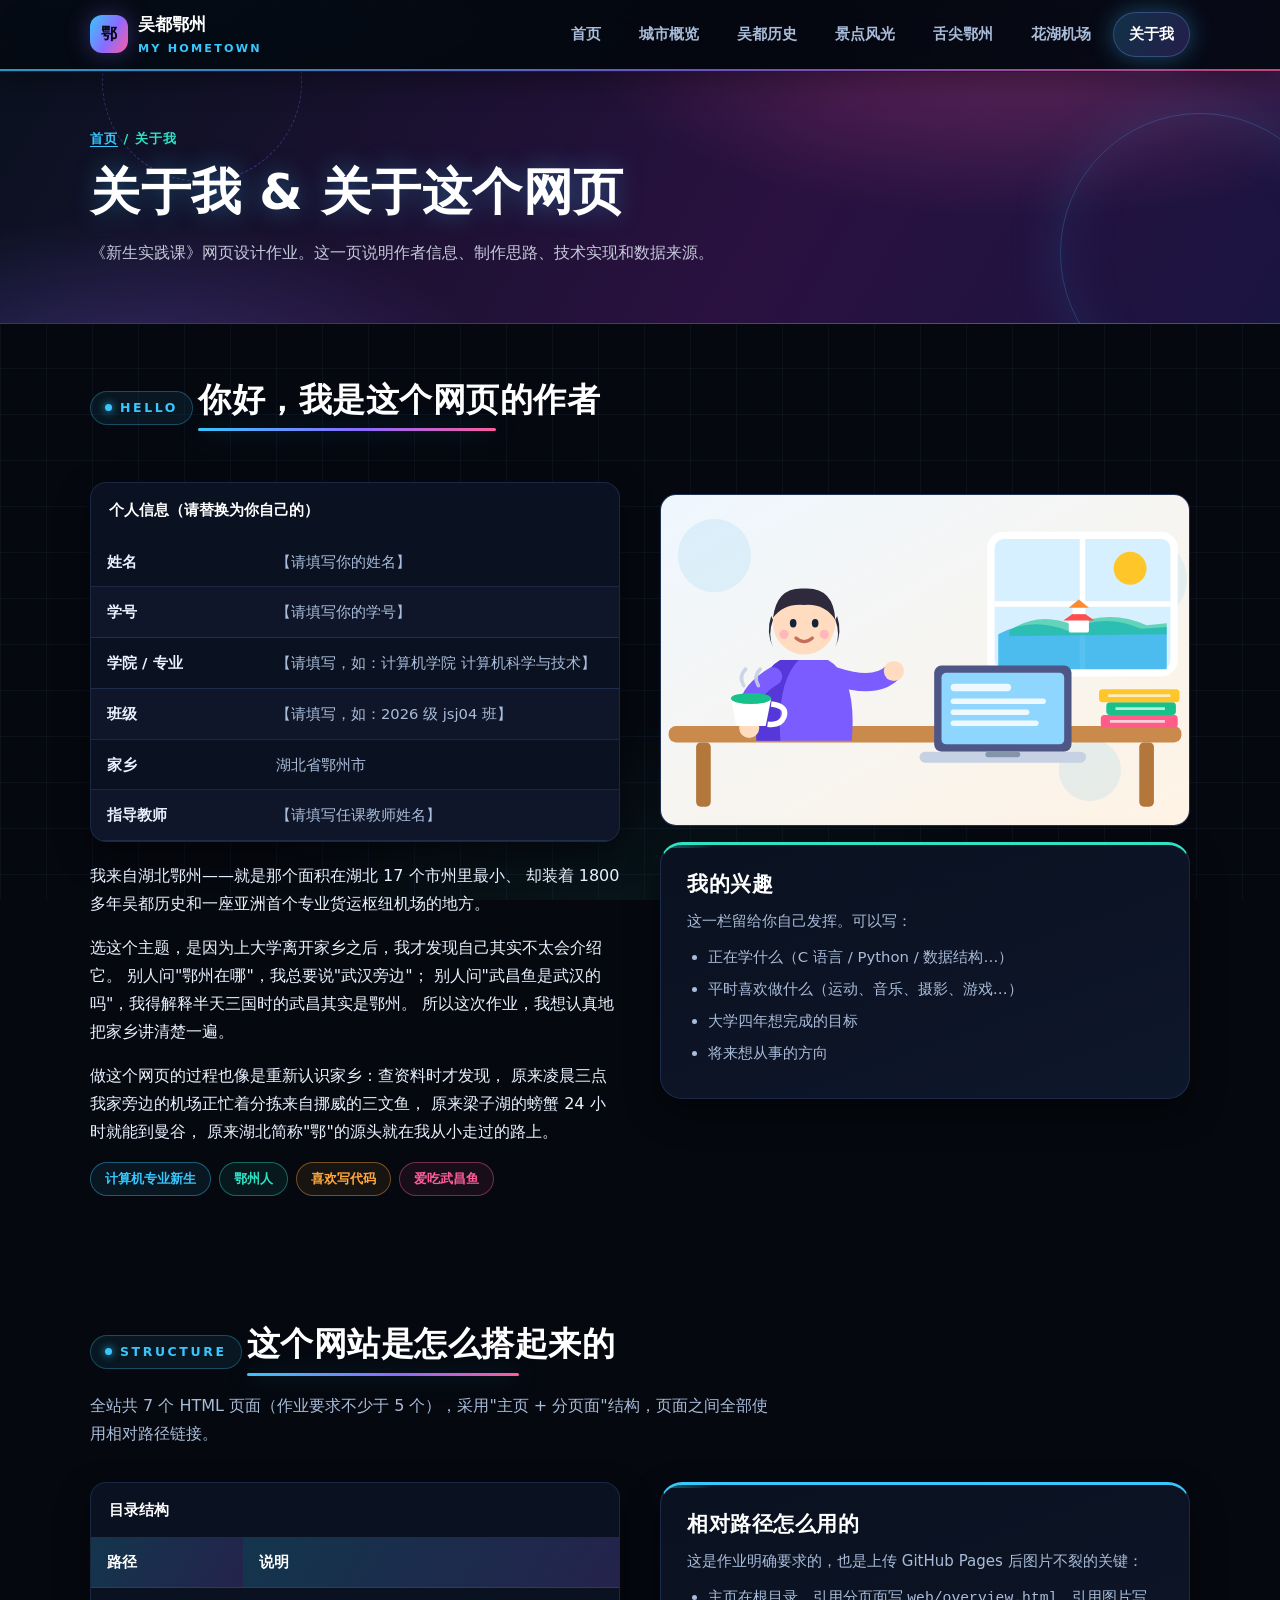
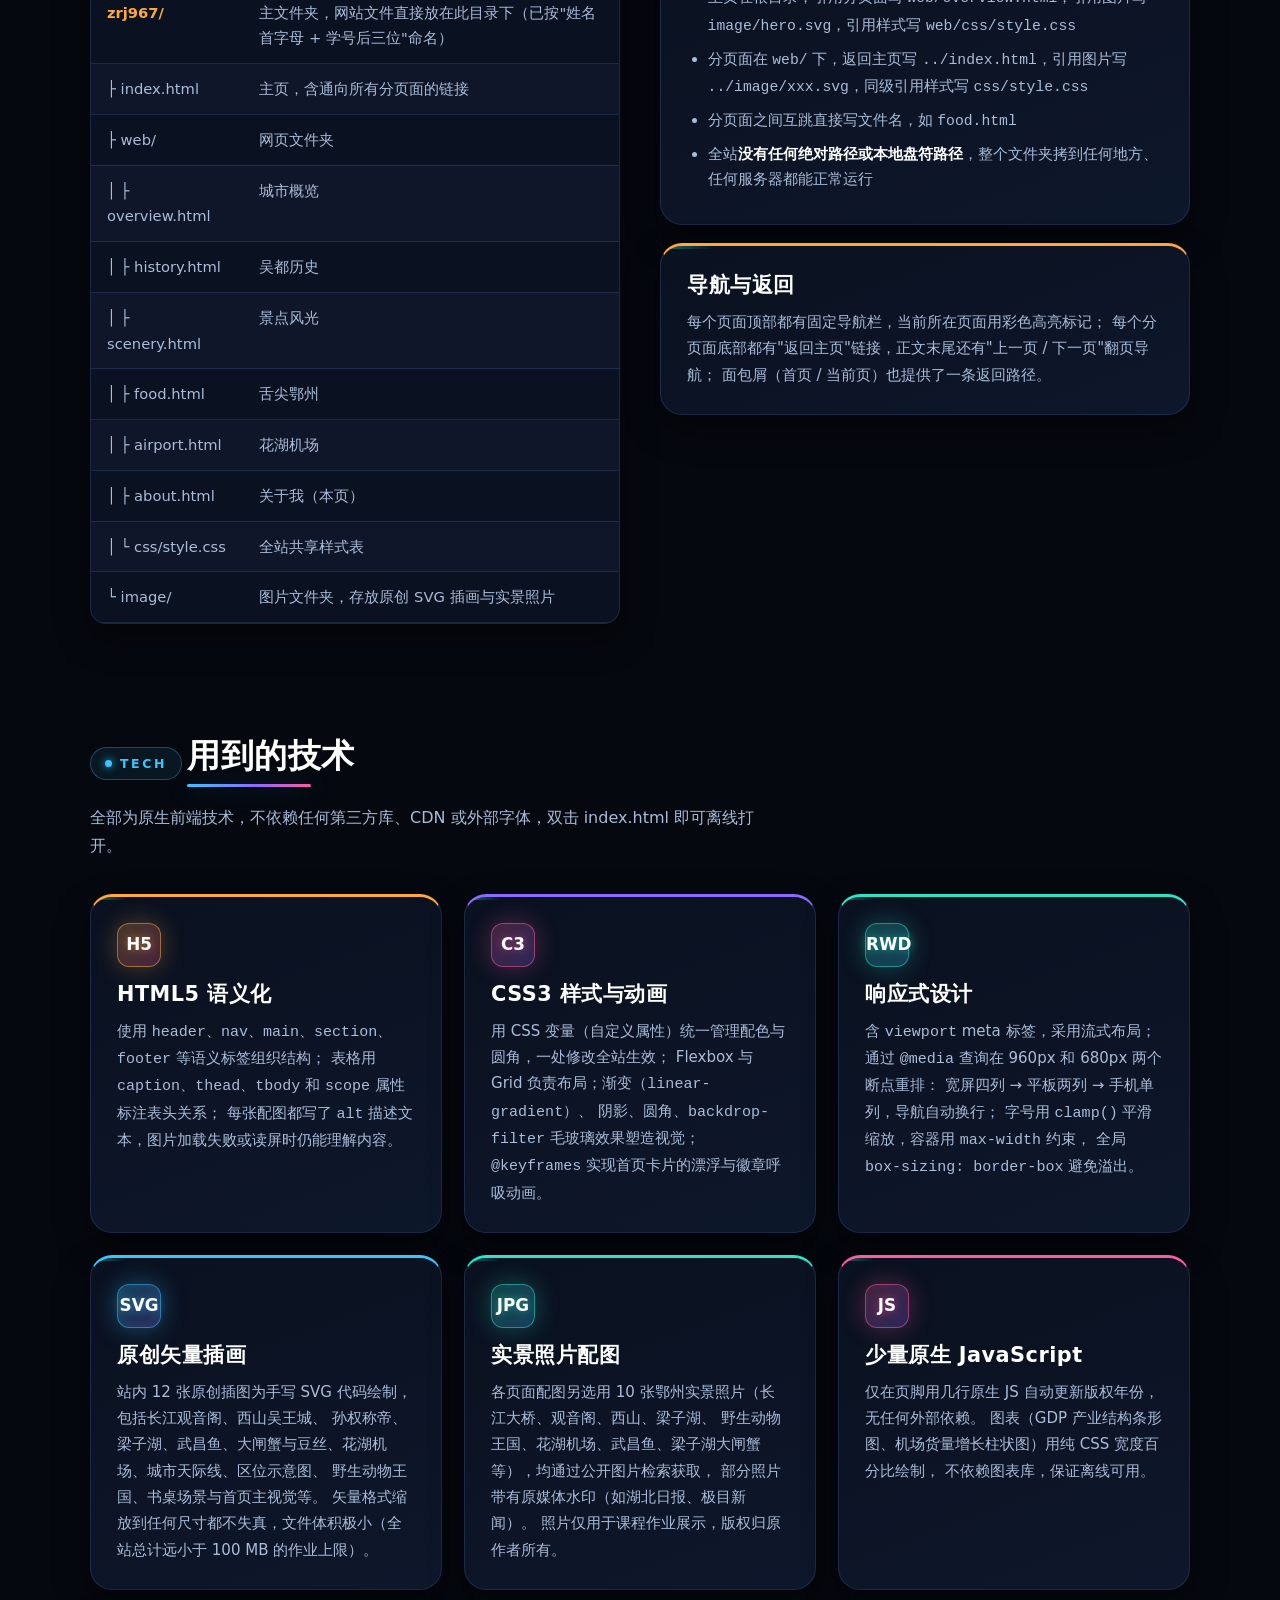
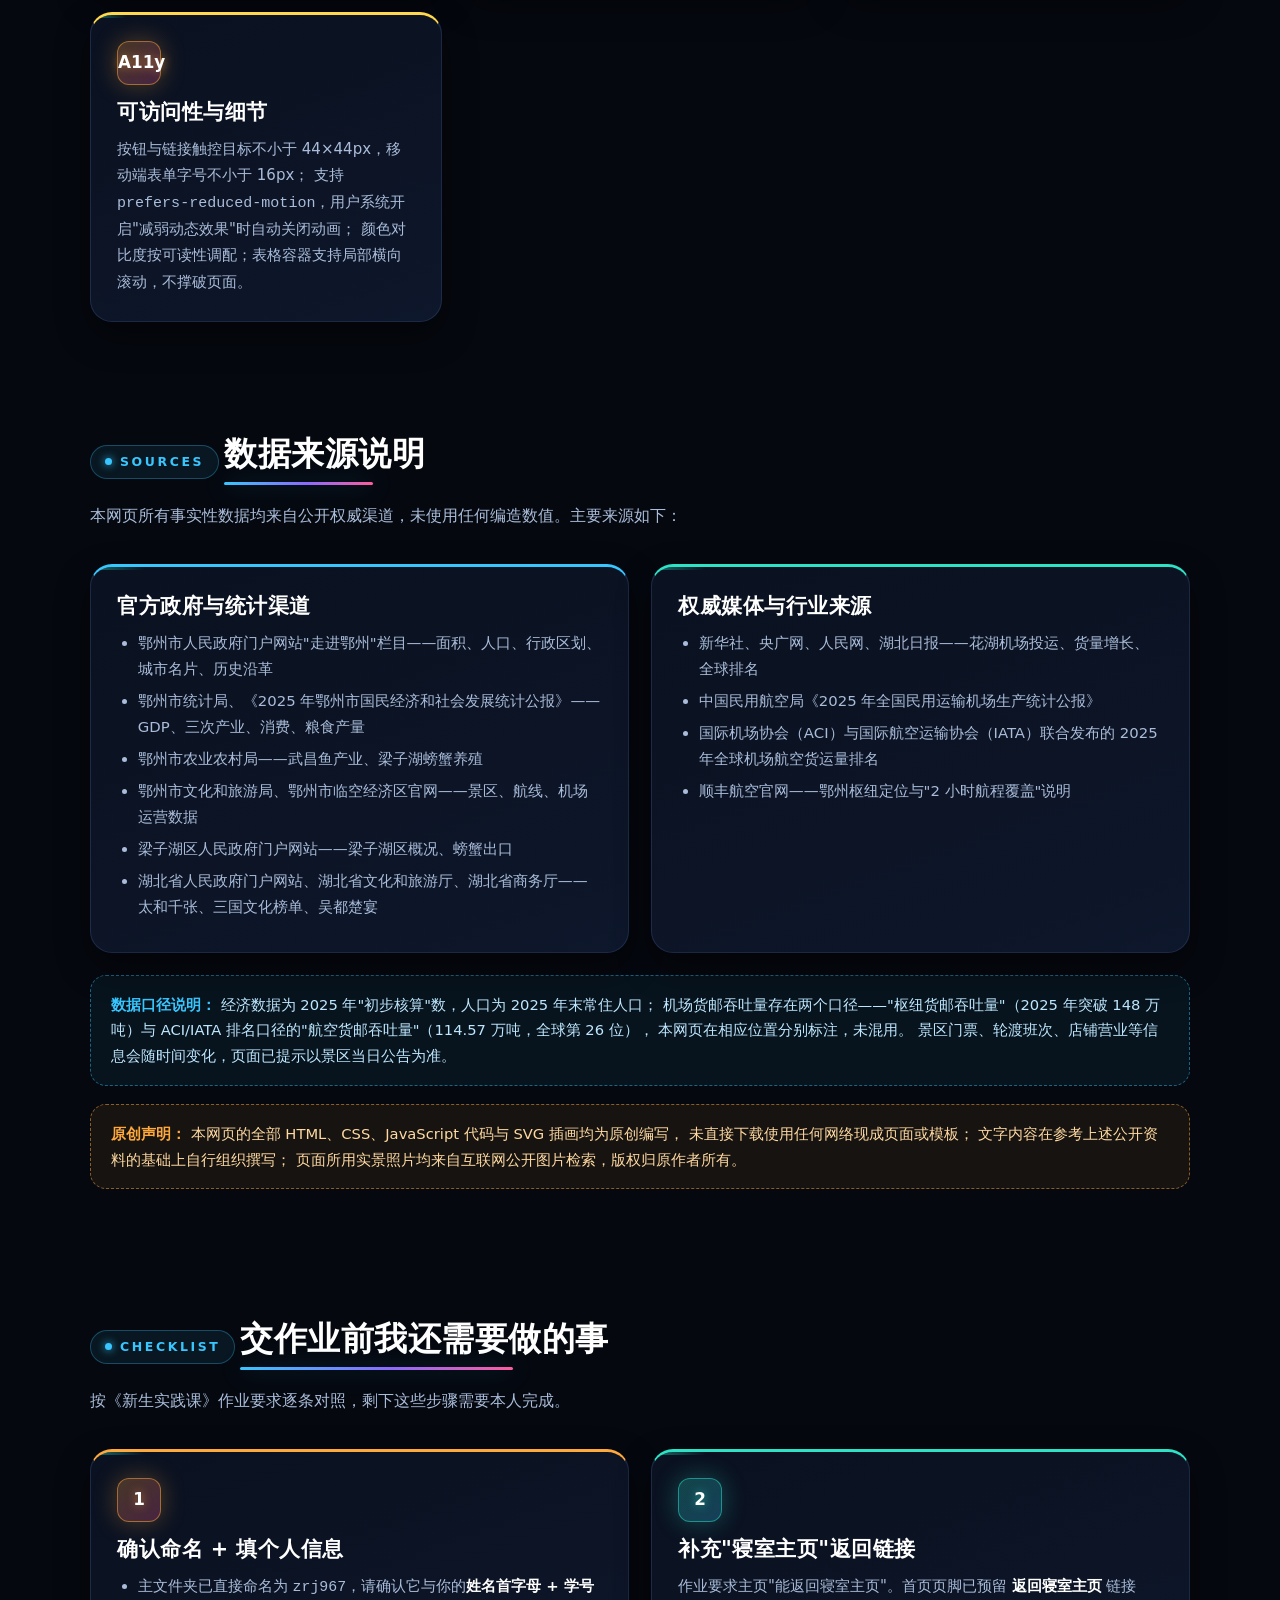
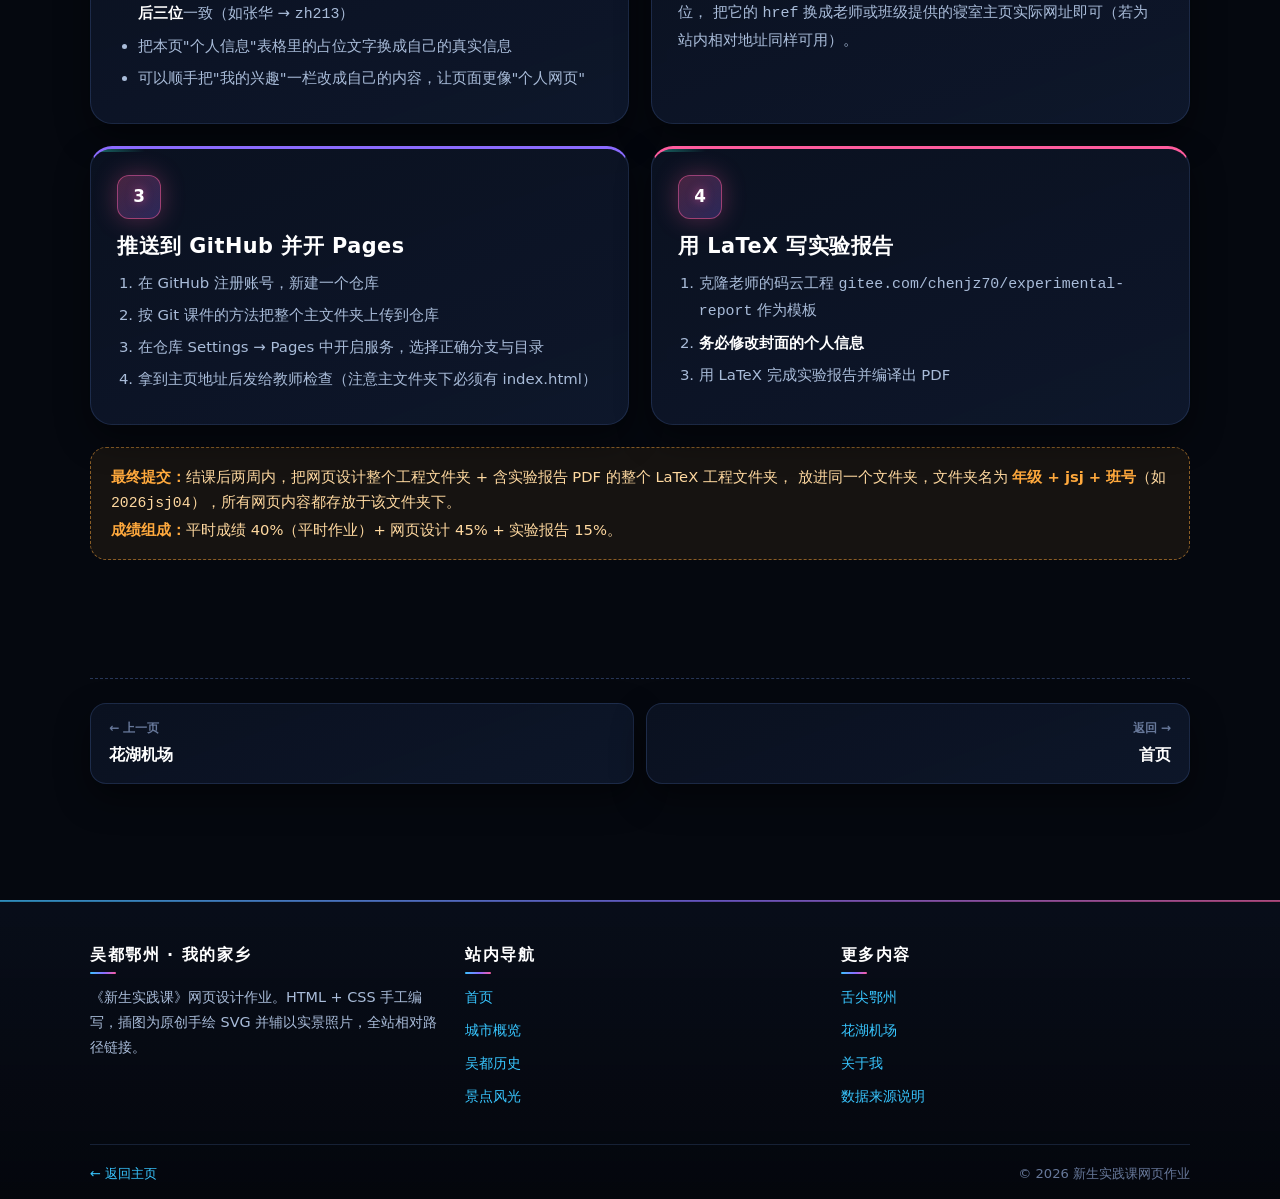
==== commit a55650bb: "交互升级：区块详情弹窗、图片灯箱放大，移除图源标注，修复正方形配图裁切" ====
--- a/web/about.html
+++ b/web/about.html
@@ -132,7 +132,7 @@
               <tr><td>│ ├ airport.html</td><td>花湖机场</td></tr>
               <tr><td>│ ├ about.html</td><td>关于我（本页）</td></tr>
               <tr><td>│ └ css/style.css</td><td>全站共享样式表</td></tr>
-              <tr><td>└ image/</td><td>图片文件夹，存放原创 SVG 插画与实景照片（照片均标注图源）</td></tr>
+              <tr><td>└ image/</td><td>图片文件夹，存放原创 SVG 插画与实景照片</td></tr>
             </tbody>
           </table>
         </div>
@@ -213,12 +213,12 @@
       </div>
       <div class="card t-green">
         <div class="dot g">JPG</div>
-        <h3>实景照片与来源标注</h3>
+        <h3>实景照片配图</h3>
         <p>
           各页面配图另选用 10 张鄂州实景照片（长江大桥、观音阁、西山、梁子湖、
           野生动物王国、花湖机场、武昌鱼、梁子湖大闸蟹等），均通过公开图片检索获取，
-          并在每张图下方以图注标明来源；部分照片带有原媒体水印（如湖北日报、极目新闻）。
-          照片仅用于课程作业展示，版权归原拍摄者与媒体所有。
+          部分照片带有原媒体水印（如湖北日报、极目新闻）。
+          照片仅用于课程作业展示，版权归原作者所有。
         </p>
       </div>
       <div class="card t-pink">
@@ -288,7 +288,7 @@
       本网页的全部 HTML、CSS、JavaScript 代码与 SVG 插画均为原创编写，
       未直接下载使用任何网络现成页面或模板；
       文字内容在参考上述公开资料的基础上自行组织撰写；
-      页面所用实景照片均来自互联网公开图片检索，均已逐张标注来源，版权归原作者所有。
+      页面所用实景照片均来自互联网公开图片检索，版权归原作者所有。
     </div>
   </div>
 </section>
@@ -365,7 +365,7 @@
     <div class="foot-grid">
       <div>
         <h4>吴都鄂州 · 我的家乡</h4>
-        <p style="font-size:.9rem;margin:0">《新生实践课》网页设计作业。HTML + CSS 手工编写，插图为原创手绘 SVG 并辅以标注来源的实景照片，全站相对路径链接。</p>
+        <p style="font-size:.9rem;margin:0">《新生实践课》网页设计作业。HTML + CSS 手工编写，插图为原创手绘 SVG 并辅以实景照片，全站相对路径链接。</p>
       </div>
       <div>
         <h4>站内导航</h4>
@@ -393,6 +393,8 @@
   </div>
 </footer>
 
+<script src="js/data.js"></script>
+<script src="js/app.js"></script>
 <script>
 /* SECTION: script */
 (function () {
--- a/web/css/style.css
+++ b/web/css/style.css
@@ -573,3 +573,205 @@
 @media (prefers-reduced-motion:reduce){
   *,*::before,*::after{animation:none!important;transition:none!important;}
 }
+
+/* ============================================================
+   SECTION: clickable —— 可点击区块提示
+   ============================================================ */
+.clickable{
+  cursor:pointer;
+  position:relative;
+  transition:transform .25s,box-shadow .25s,border-color .25s;
+}
+.clickable:focus-visible{
+  outline:2px solid var(--c-cyan);
+  outline-offset:3px;
+}
+.click-hint{
+  display:inline-block;
+  margin-top:12px;
+  font-size:.8rem;font-weight:800;letter-spacing:.5px;
+  color:var(--c-blue);
+  opacity:.75;transition:.25s;
+}
+.click-hint::before{
+  content:"";display:inline-block;width:6px;height:6px;border-radius:50%;
+  background:var(--c-cyan);margin-right:7px;vertical-align:middle;
+  box-shadow:0 0 8px var(--c-cyan);
+}
+.clickable:hover .click-hint{opacity:1;color:var(--c-cyan);transform:translateX(4px);}
+
+/* 卡片型区块悬停抬升 */
+.card.clickable:hover{transform:translateY(-6px);}
+
+/* 表格行型区块：不位移，用高亮与指针提示 */
+tr.clickable{cursor:pointer;}
+tr.clickable:hover td,tr.clickable:hover th{background:rgba(56,198,255,.14);}
+tr.clickable:focus-visible{outline:2px solid var(--c-cyan);outline-offset:-2px;}
+tr.clickable .click-hint{
+  display:inline;margin:0 0 0 8px;font-size:.72rem;white-space:nowrap;
+}
+tr.clickable .click-hint::before{width:5px;height:5px;margin-right:5px;}
+
+/* 正方形照片（如梁子湖大闸蟹 800x800）与 16:10 容器比例不符，
+   若用 cover 会裁掉上下约 38% 的主体，故改用 contain 完整显示。
+   选择器特异性需压过 .card-art img(0,1,1) 与 .md-figure .md-img(0,2,0)，
+   因此对两种容器分别书写，保证页面与弹窗内都生效。 */
+.card-art img[src$="photo-crab.jpg"],
+.md-figure .md-img[src$="photo-crab.jpg"]{
+  object-fit:contain;
+  background:var(--bg-2);
+  padding:8px;
+}
+
+/* ============================================================
+   SECTION: modal —— 详情弹窗
+   ============================================================ */
+.modal-overlay{
+  position:fixed;inset:0;z-index:1000;
+  display:flex;align-items:center;justify-content:center;
+  padding:clamp(12px,4vw,40px);
+  background:rgba(3,6,14,.78);
+  backdrop-filter:blur(6px);
+  opacity:0;transition:opacity .2s;
+}
+.modal-overlay.show{opacity:1;}
+.modal-overlay.closing{opacity:0;}
+
+.modal{
+  position:relative;
+  width:100%;max-width:760px;max-height:88vh;
+  display:flex;flex-direction:column;
+  background:linear-gradient(160deg,var(--bg-1) 0%,#0C1426 100%);
+  border:1px solid var(--line-2);
+  border-radius:var(--r-lg);
+  box-shadow:0 30px 80px rgba(0,0,0,.7),0 0 0 1px rgba(56,198,255,.08),var(--glow-purple);
+  transform:translateY(18px) scale(.98);transition:transform .2s;
+  overflow:hidden;
+}
+.modal-overlay.show .modal{transform:translateY(0) scale(1);}
+.modal-overlay.closing .modal{transform:translateY(12px) scale(.98);}
+
+.modal-close{
+  position:absolute;top:14px;right:14px;z-index:5;
+  width:40px;height:40px;border-radius:50%;
+  background:rgba(10,17,32,.85);color:var(--ink);
+  border:1px solid var(--line-2);
+  font-size:1.5rem;line-height:1;cursor:pointer;
+  display:grid;place-items:center;transition:.2s;
+}
+.modal-close:hover{background:var(--c-pink);color:#fff;border-color:var(--c-pink);transform:rotate(90deg);}
+
+.modal-body{
+  padding:clamp(22px,4vw,34px);
+  overflow-y:auto;
+  -webkit-overflow-scrolling:touch;
+}
+.modal-body::-webkit-scrollbar{width:9px;}
+.modal-body::-webkit-scrollbar-thumb{background:rgba(120,160,255,.28);border-radius:99px;}
+.modal-body::-webkit-scrollbar-track{background:transparent;}
+
+.md-kicker{
+  display:inline-block;font-size:.76rem;font-weight:900;letter-spacing:2px;
+  color:var(--c-cyan);background:rgba(45,226,197,.1);
+  border:1px solid rgba(45,226,197,.32);
+  border-radius:99px;padding:5px 14px;margin-bottom:16px;
+}
+.md-figure{margin:0 0 20px;border-radius:var(--r-md);overflow:hidden;border:1px solid var(--line);background:var(--bg-2);}
+.md-figure .md-img{width:100%;aspect-ratio:16/10;object-fit:cover;display:block;transition:transform .4s;}
+.md-figure:hover .md-img{transform:scale(1.03);}
+.md-title{font-size:clamp(1.4rem,4vw,1.9rem);margin-bottom:.4em;color:#FFF;}
+.md-intro{color:var(--ink-2);font-size:1rem;margin-bottom:20px;}
+
+.md-stats{
+  display:grid;grid-template-columns:repeat(auto-fit,minmax(130px,1fr));
+  gap:12px;margin:0 0 22px;
+}
+.md-stat{
+  background:rgba(120,160,255,.06);
+  border:1px solid var(--line);border-radius:var(--r-md);
+  padding:14px;text-align:center;
+}
+.md-stat b{
+  display:block;font-size:1.15rem;font-weight:900;color:var(--c-blue);
+  line-height:1.3;margin-bottom:4px;text-shadow:0 0 12px rgba(56,198,255,.35);
+}
+.md-stat span{font-size:.8rem;color:var(--ink-3);}
+
+.md-sec{margin-bottom:20px;}
+.md-sec:last-child{margin-bottom:0;}
+.md-h{
+  font-size:1.05rem;color:#FFF;margin-bottom:.5em;
+  padding-left:12px;border-left:4px solid var(--c-purple);
+}
+.md-sec p{color:var(--ink-2);font-size:.95rem;margin-bottom:.6em;}
+.md-list{margin:.2em 0 0;padding-left:1.3em;}
+.md-list li{color:var(--ink-2);font-size:.94rem;margin-bottom:.5em;}
+
+.md-nav{
+  display:flex;align-items:center;gap:12px;
+  margin-top:26px;padding-top:20px;border-top:1px dashed var(--line-2);
+}
+.md-navbtn{flex:1 1 auto;justify-content:center;padding:11px 16px;font-size:.9rem;}
+.md-navbtn:disabled{opacity:.35;cursor:not-allowed;transform:none!important;box-shadow:none!important;}
+.md-counter{flex:0 0 auto;font-size:.86rem;font-weight:800;color:var(--ink-3);font-variant-numeric:tabular-nums;}
+
+/* ============================================================
+   SECTION: light —— 图片灯箱
+   ============================================================ */
+.lb-overlay{
+  position:fixed;inset:0;z-index:1200;
+  display:flex;flex-direction:column;align-items:center;justify-content:center;
+  gap:16px;padding:clamp(12px,3vw,40px);
+  background:rgba(2,4,10,.92);
+  backdrop-filter:blur(4px);
+  opacity:0;transition:opacity .2s;
+}
+.lb-overlay.show{opacity:1;}
+.lb-overlay.closing{opacity:0;}
+
+.lb-fig{
+  margin:0;max-width:100%;max-height:74vh;
+  display:flex;flex-direction:column;align-items:center;gap:12px;
+}
+.lb-img{
+  max-width:100%;max-height:66vh;
+  object-fit:contain;border-radius:var(--r-md);
+  box-shadow:0 20px 60px rgba(0,0,0,.6),0 0 0 1px var(--line-2);
+  transform:scale(1);transition:transform .18s;cursor:zoom-in;background:var(--bg-1);
+}
+.lb-cap{
+  font-size:.88rem;color:var(--ink-2);text-align:center;max-width:70ch;
+}
+
+.lb-bar{
+  display:flex;align-items:center;gap:8px;flex-wrap:wrap;justify-content:center;
+  background:rgba(10,17,32,.85);border:1px solid var(--line-2);
+  border-radius:99px;padding:7px 12px;
+}
+.lb-btn{
+  min-width:42px;height:42px;padding:0 14px;border-radius:99px;
+  background:rgba(120,160,255,.1);color:var(--ink);
+  border:1px solid var(--line);font-size:1.05rem;font-weight:800;
+  cursor:pointer;transition:.2s;
+}
+.lb-btn:hover{background:rgba(56,198,255,.22);border-color:var(--c-blue);color:#fff;}
+.lb-closebtn{background:rgba(255,92,158,.14);border-color:rgba(255,92,158,.4);color:var(--c-pink);font-size:1.3rem;}
+.lb-closebtn:hover{background:var(--c-pink);color:#fff;border-color:var(--c-pink);}
+.lb-pct{min-width:52px;text-align:center;font-size:.86rem;font-weight:800;color:var(--c-cyan);font-variant-numeric:tabular-nums;}
+.lb-hint{font-size:.78rem;color:var(--ink-3);text-align:center;}
+
+/* ============================================================
+   SECTION: rwd2 —— 弹窗/灯箱响应式
+   ============================================================ */
+@media (max-width:680px){
+  .modal{max-height:92vh;}
+  .modal-body{padding:20px 16px;}
+  .md-figure .md-img{aspect-ratio:4/3;}
+  .md-stats{grid-template-columns:repeat(2,minmax(0,1fr));}
+  .md-nav{flex-wrap:wrap;}
+  .md-navbtn{flex:1 1 100%;}
+  .md-counter{order:-1;width:100%;text-align:center;margin-bottom:4px;}
+  .lb-img{max-height:56vh;}
+  .lb-hint{display:none;}
+}
+
